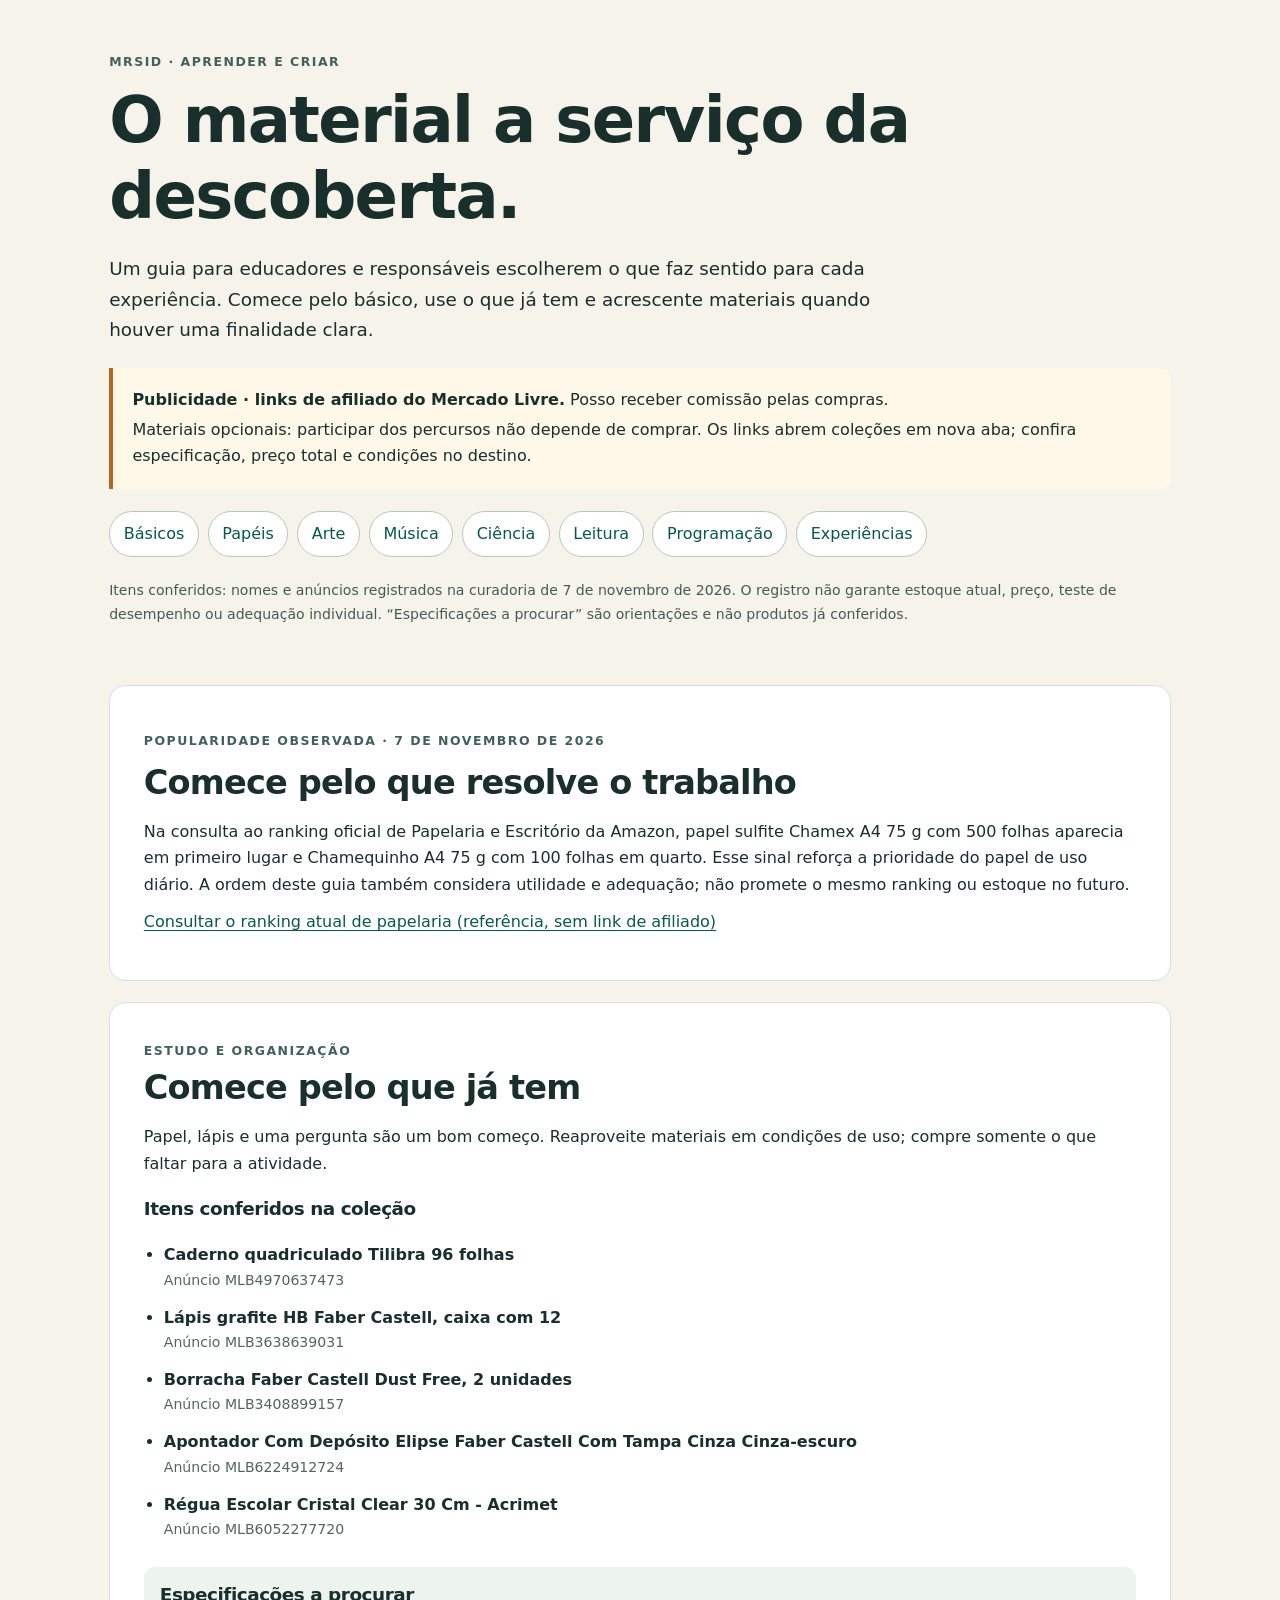
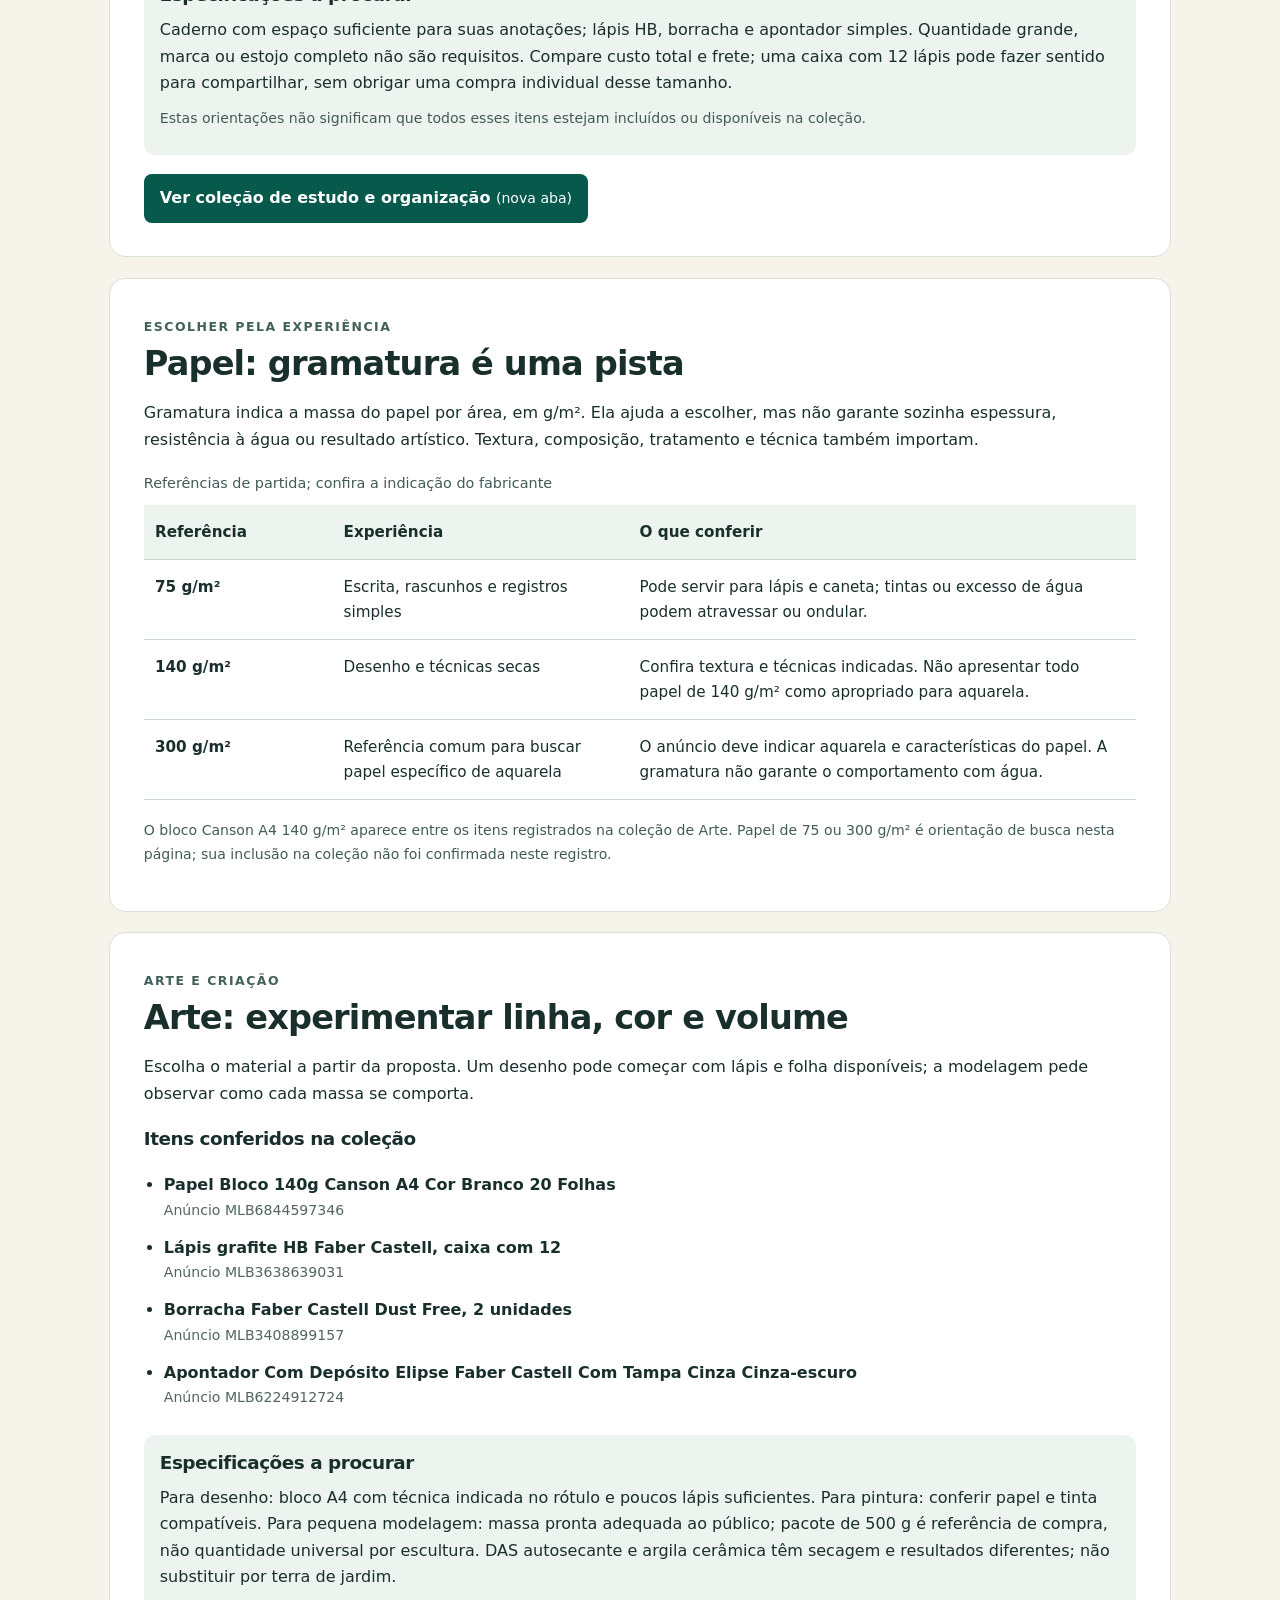
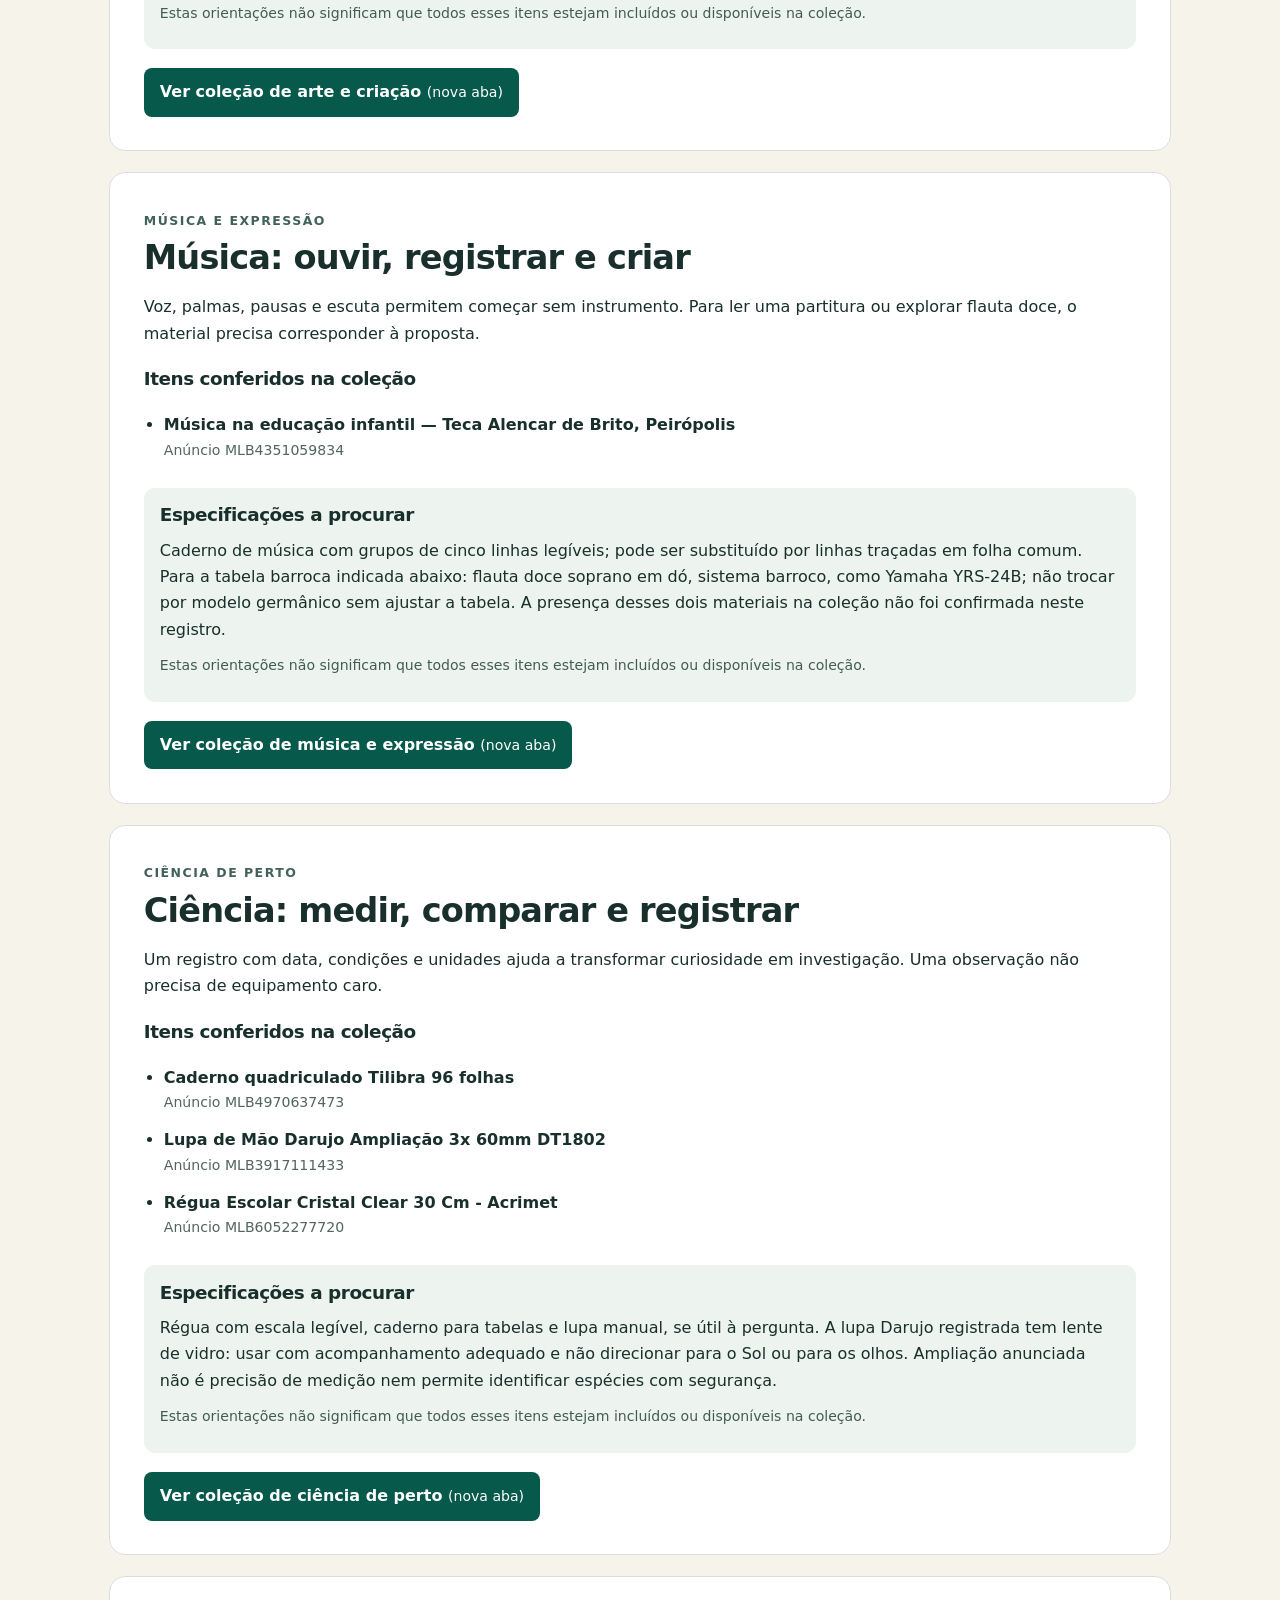
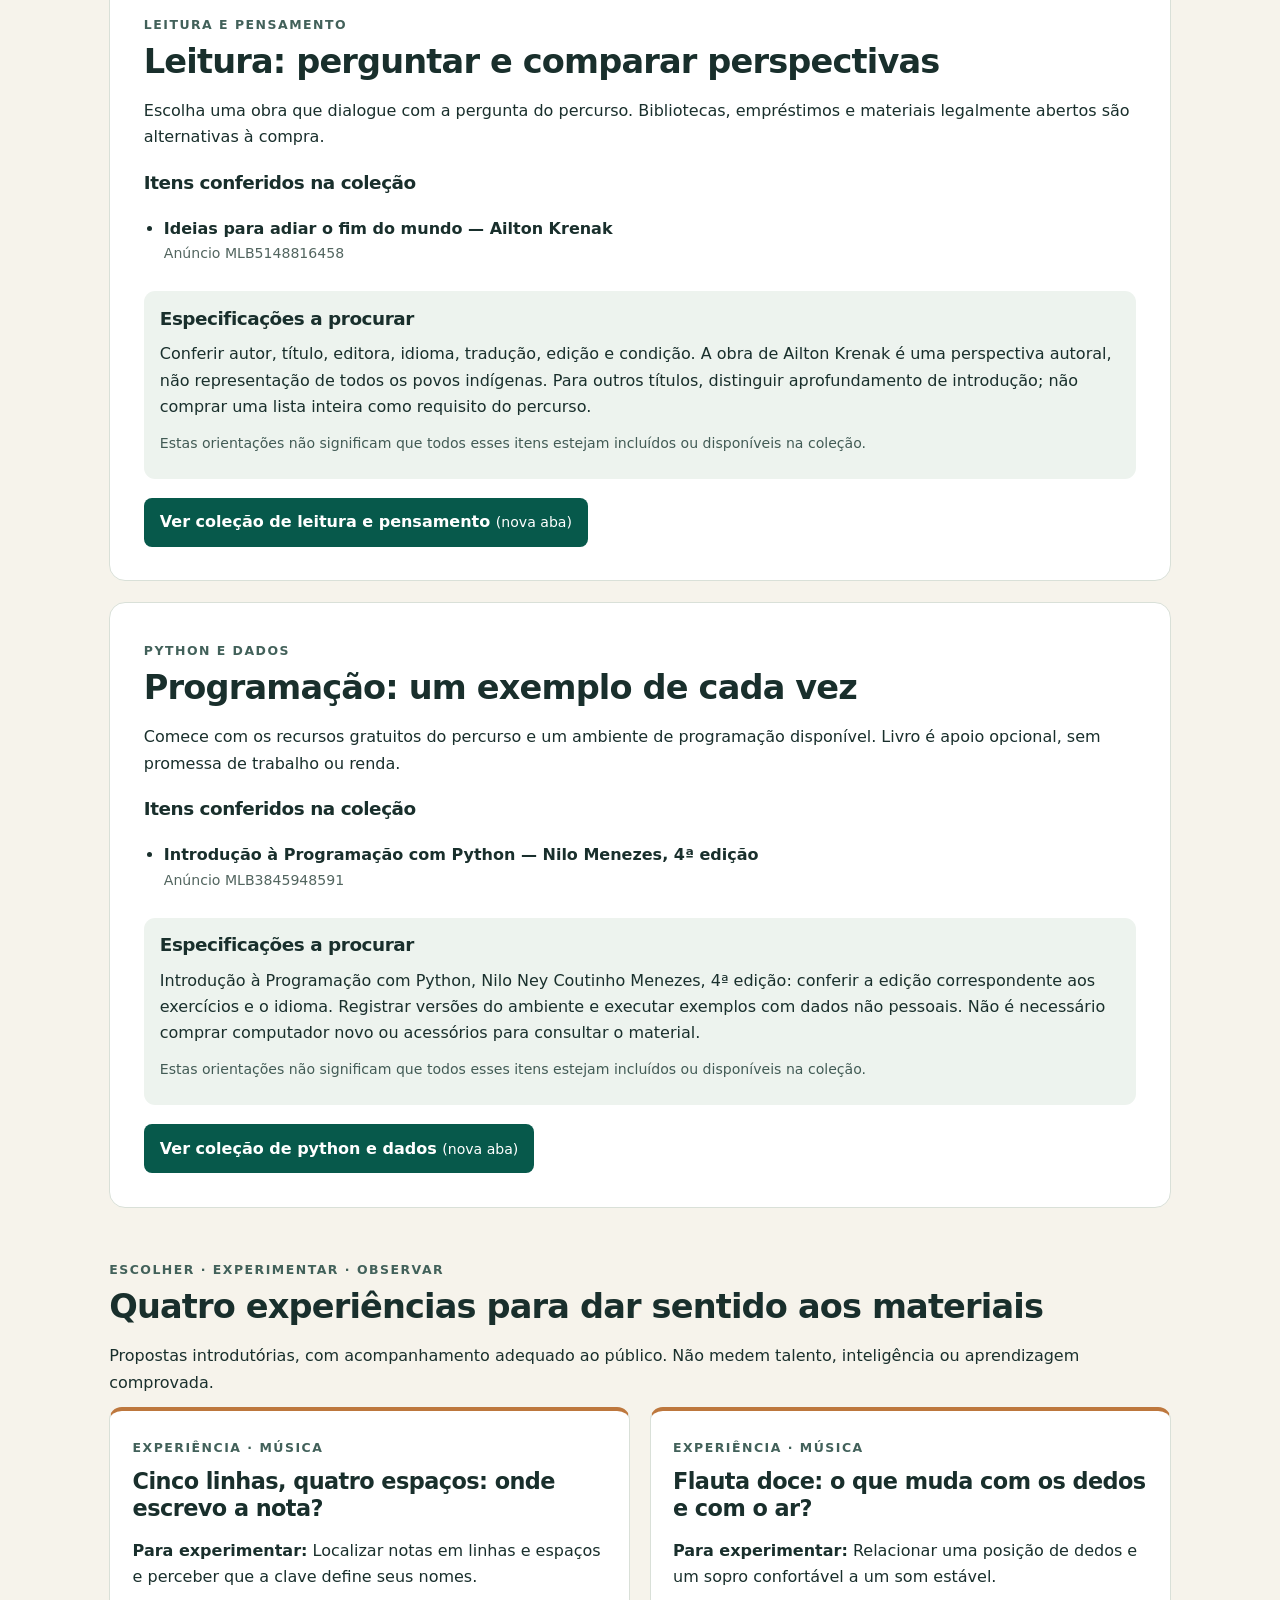
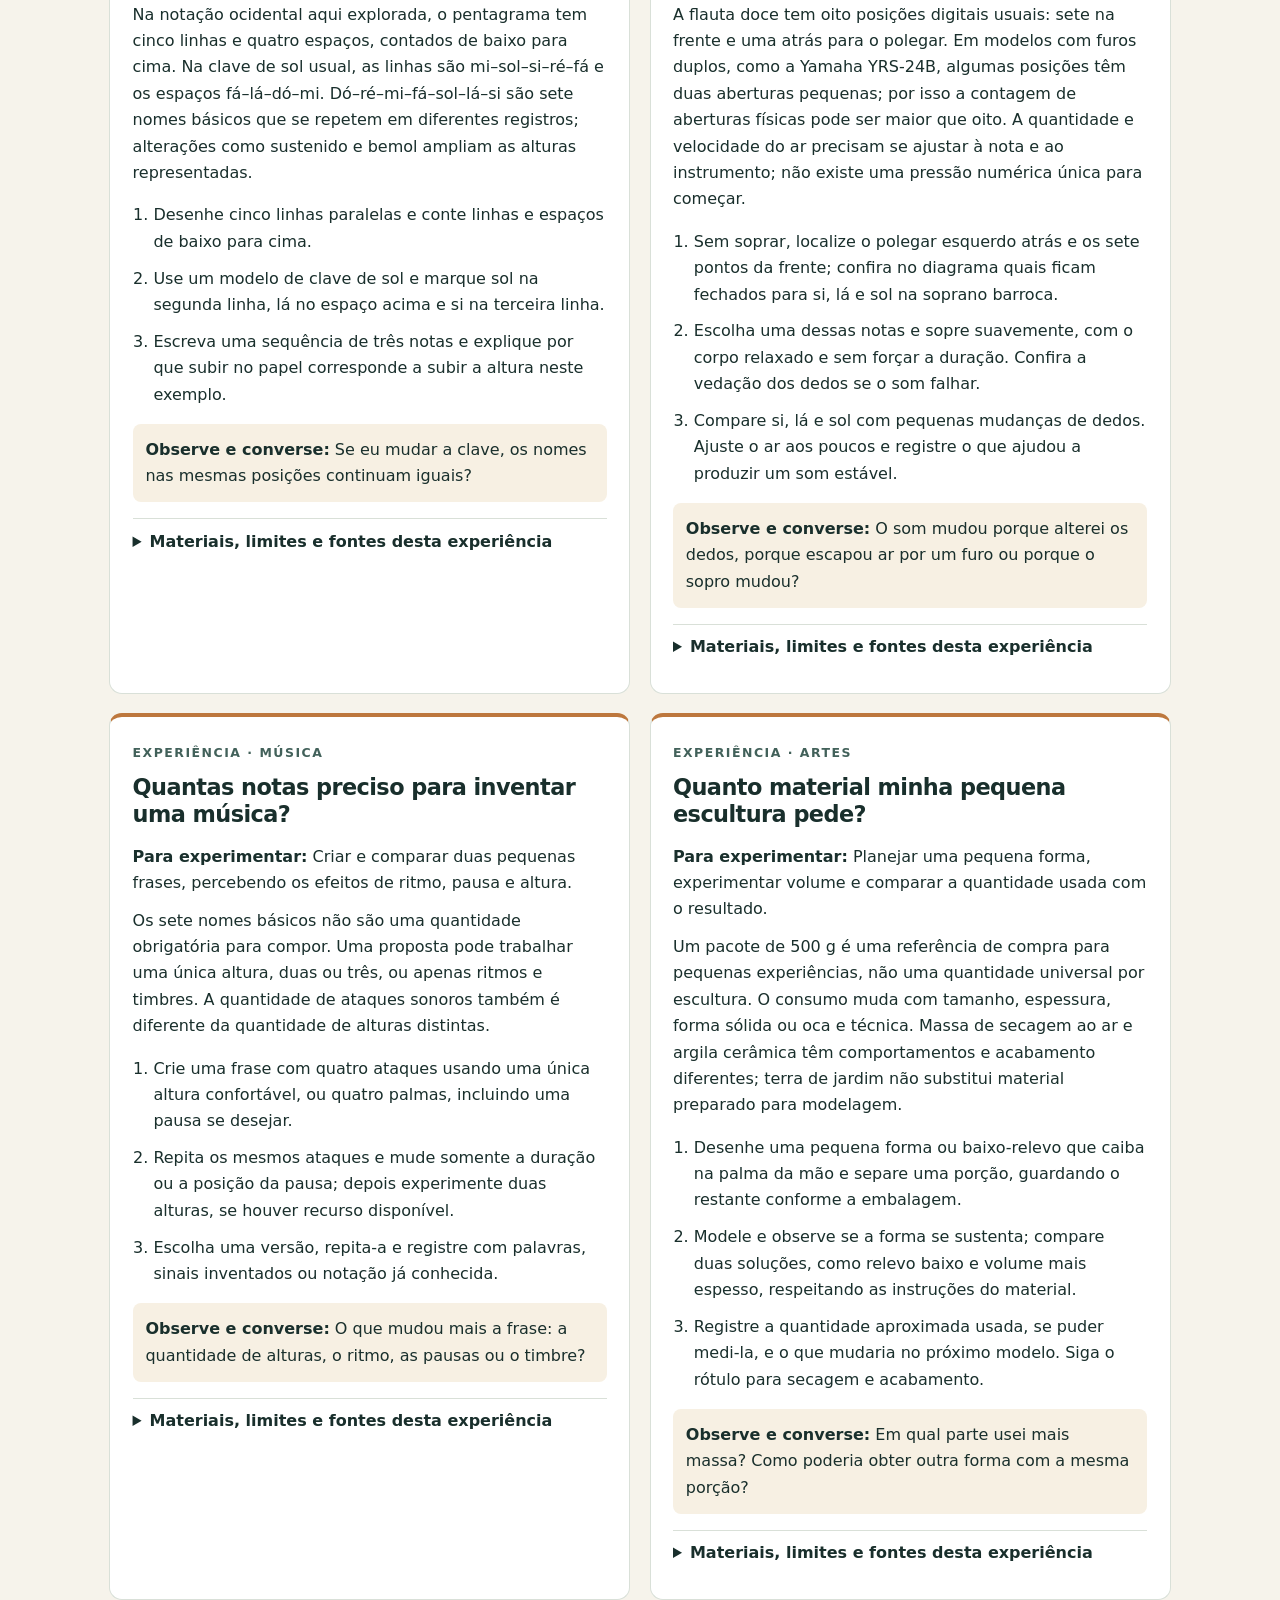
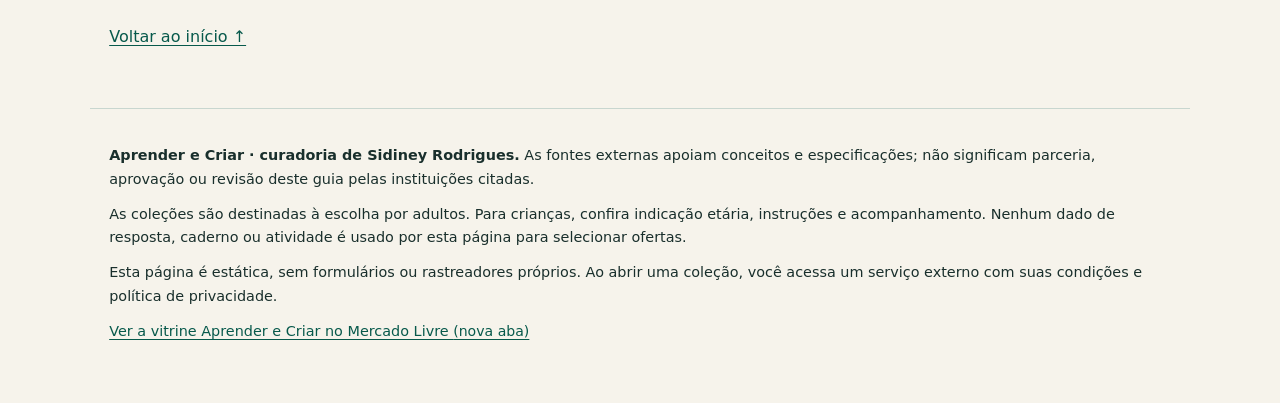
==== materiais.html @ 28237a55 "Publica guia de materiais com prioridades, experiências e links reais" ====
<!doctype html>
<html lang="pt-BR"><head><meta charset="utf-8"><meta name="viewport" content="width=device-width,initial-scale=1"><meta name="description" content="Materiais opcionais e experiências para educadores e responsáveis: comece pelo básico, confira especificações e explore Arte, Música, Ciência, Leitura e Python."><meta name="color-scheme" content="light"><title>Materiais para aprender e criar · Guia para educadores e responsáveis</title><style>*{box-sizing:border-box}html{scroll-behavior:smooth;scroll-padding-top:1rem}body{margin:0;background:#f6f3eb;color:#192f2c;font-family:system-ui,-apple-system,BlinkMacSystemFont,"Segoe UI",sans-serif;line-height:1.65;font-size:1rem}a{color:#07594b;text-underline-offset:.2em}a:hover{text-decoration-thickness:.15em}a:focus-visible,summary:focus-visible,.table-wrap:focus-visible{outline:3px solid #923d00;outline-offset:4px}h1,h2,h3{line-height:1.2;letter-spacing:-.025em}h1{font-size:clamp(2.2rem,6vw,4rem);max-width:19ch;margin:.45rem 0 1.2rem}h2{font-size:clamp(1.6rem,3vw,2.1rem);margin:.3rem 0 1rem}h3{font-size:1.15rem;margin:1.3rem 0 .5rem}p{margin:.7rem 0}header,main,footer{max-width:1100px;margin:auto;padding:2rem 1.2rem}header{padding-top:3rem;padding-bottom:1rem}.eyebrow{font-size:.78rem;font-weight:750;text-transform:uppercase;letter-spacing:.12em;color:#42615a}.lead{font-size:1.15rem;max-width:70ch}.notice{border-left:4px solid #b06a1d;background:#fff8e9;padding:1rem 1.2rem;border-radius:0 .7rem .7rem 0;margin:1.4rem 0}.notice p{margin:.2rem 0}.small,.product-id,.new{font-size:.88rem}.new{font-weight:400}.small{color:#425b55}.skip{position:absolute;left:1rem;top:-8rem;background:#fff;padding:.7rem;z-index:10}.skip:focus{top:.5rem}nav ul{display:flex;flex-wrap:wrap;gap:.55rem;list-style:none;padding:0;margin:1.4rem 0}nav a{display:block;padding:.55rem .85rem;border:1px solid #b7c8c0;border-radius:2rem;text-decoration:none;background:#fff;min-height:44px}.panel{background:#fff;border:1px solid #d9e0d8;border-radius:1rem;padding:clamp(1.2rem,3vw,2.1rem);margin-bottom:1.3rem}.products{padding-left:1.25rem}.products li{padding:.4rem 0}.product-id{display:block;color:#52655f}.spec{background:#edf3ee;padding:.8rem 1rem;border-radius:.7rem;margin:1.2rem 0}.spec h3{margin:.25rem 0}.collection{display:inline-block;background:#07594b;color:#fff;padding:.7rem 1rem;border-radius:.5rem;text-decoration:none;min-height:44px;font-weight:650}.collection:hover{background:#034438;text-decoration:underline}.collection:focus-visible{outline-offset:4px}.table-wrap{overflow-x:auto;margin:1.2rem 0}table{border-collapse:collapse;width:100%;min-width:480px;font-size:.95rem}caption{text-align:left;font-size:.9rem;color:#425b55;margin-bottom:.6rem}th,td{text-align:left;vertical-align:top;border-bottom:1px solid #c8d6cf;padding:.9rem .7rem}thead{background:#edf3ee}tbody th{width:19%}.experiences-title{margin-top:3rem}.activity-grid{display:grid;grid-template-columns:repeat(2,minmax(0,1fr));gap:1.2rem}.activity{background:#fff;border:1px solid #d9e0d8;border-top:4px solid #bd773d;border-radius:.8rem;padding:1.4rem}.activity h3{font-size:1.4rem;margin:.5rem 0 1rem}.activity ol{padding-left:1.3rem}.activity li{margin:.65rem 0}.question{background:#f7f0e3;padding:.8rem;border-radius:.5rem}summary{cursor:pointer;font-weight:650;padding:.6rem 0;min-height:44px}details{border-top:1px solid #d9e0d8;margin-top:1rem}.sources{padding-left:1.2rem;font-size:.9rem;overflow-wrap:anywhere}footer{border-top:1px solid #c8d6cf;margin-top:1rem;font-size:.9rem;padding-top:1.5rem;padding-bottom:3rem}.toplink{display:inline-block;margin-top:1rem;min-height:44px;padding:.5rem 0}@media(max-width:700px){.activity-grid{grid-template-columns:1fr}header,main,footer{padding-left:1rem;padding-right:1rem}.panel,.activity{padding:1.2rem}nav ul{gap:.4rem}nav a{font-size:.92rem;padding:.5rem .7rem}}@media(prefers-reduced-motion:reduce){html{scroll-behavior:auto}}@media print{body{background:#fff;color:#000}header,main,footer{max-width:none;padding:1rem 0}.panel,.activity{break-inside:avoid;border-color:#888}nav,.skip,.toplink{display:none}.activity-grid{display:block}.collection{background:#fff;color:#000;border:1px solid #333}details{display:block}details>*{display:block}a{color:#000}.activity{margin-bottom:1rem}}</style></head><body><a class="skip" href="#conteudo">Pular para o conteúdo</a><header id="inicio"><span class="eyebrow">MRSID · Aprender e Criar</span><h1>O material a serviço da descoberta.</h1><p class="lead">Um guia para educadores e responsáveis escolherem o que faz sentido para cada experiência. Comece pelo básico, use o que já tem e acrescente materiais quando houver uma finalidade clara.</p><aside class="notice" aria-label="Publicidade e participação opcional"><p><strong>Publicidade · links de afiliado do Mercado Livre.</strong> Posso receber comissão pelas compras.</p><p>Materiais opcionais: participar dos percursos não depende de comprar. Os links abrem coleções em nova aba; confira especificação, preço total e condições no destino.</p></aside><nav aria-label="Seções deste guia"><ul><li><a href="#study">Básicos</a></li><li><a href="#papeis">Papéis</a></li><li><a href="#art">Arte</a></li><li><a href="#music">Música</a></li><li><a href="#science">Ciência</a></li><li><a href="#reading">Leitura</a></li><li><a href="#python">Programação</a></li><li><a href="#experiencias">Experiências</a></li></ul></nav><p class="small">Itens conferidos: nomes e anúncios registrados na curadoria de 7 de novembro de 2026. O registro não garante estoque atual, preço, teste de desempenho ou adequação individual. “Especificações a procurar” são orientações e não produtos já conferidos.</p></header><main id="conteudo"><section class="panel"><p class="eyebrow">Popularidade observada · 7 de novembro de 2026</p><h2>Comece pelo que resolve o trabalho</h2><p>Na consulta ao ranking oficial de Papelaria e Escritório da Amazon, papel sulfite Chamex A4 75 g com 500 folhas aparecia em primeiro lugar e Chamequinho A4 75 g com 100 folhas em quarto. Esse sinal reforça a prioridade do papel de uso diário. A ordem deste guia também considera utilidade e adequação; não promete o mesmo ranking ou estoque no futuro.</p><p><a href="https://www.amazon.com.br/gp/bestsellers/office/" rel="noopener noreferrer" target="_blank">Consultar o ranking atual de papelaria (referência, sem link de afiliado)</a></p></section><section class="panel" id="study"><div class="section-heading"><span class="eyebrow">Estudo e organização</span><h2>Comece pelo que já tem</h2></div><p>Papel, lápis e uma pergunta são um bom começo. Reaproveite materiais em condições de uso; compre somente o que faltar para a atividade.</p><h3>Itens conferidos na coleção</h3><ul class="products"><li><strong>Caderno quadriculado Tilibra 96 folhas</strong><span class="product-id">Anúncio MLB4970637473</span></li><li><strong>Lápis grafite HB Faber Castell, caixa com 12</strong><span class="product-id">Anúncio MLB3638639031</span></li><li><strong>Borracha Faber Castell Dust Free, 2 unidades</strong><span class="product-id">Anúncio MLB3408899157</span></li><li><strong>Apontador Com Depósito Elipse Faber Castell Com Tampa Cinza Cinza-escuro</strong><span class="product-id">Anúncio MLB6224912724</span></li><li><strong>Régua Escolar Cristal Clear 30 Cm - Acrimet</strong><span class="product-id">Anúncio MLB6052277720</span></li></ul><div class="spec"><h3>Especificações a procurar</h3><p>Caderno com espaço suficiente para suas anotações; lápis HB, borracha e apontador simples. Quantidade grande, marca ou estojo completo não são requisitos. Compare custo total e frete; uma caixa com 12 lápis pode fazer sentido para compartilhar, sem obrigar uma compra individual desse tamanho.</p><p class="small">Estas orientações não significam que todos esses itens estejam incluídos ou disponíveis na coleção.</p></div><a class="collection" href="https://meli.la/1vNKnY8" target="_blank" rel="sponsored noopener noreferrer">Ver coleção de estudo e organização <span class="new">(nova aba)</span></a></section><section class="panel" id="papeis"><span class="eyebrow">Escolher pela experiência</span><h2>Papel: gramatura é uma pista</h2><p>Gramatura indica a massa do papel por área, em g/m². Ela ajuda a escolher, mas não garante sozinha espessura, resistência à água ou resultado artístico. Textura, composição, tratamento e técnica também importam.</p><div class="table-wrap" role="region" aria-label="Orientações sobre gramaturas de papel" tabindex="0"><table><caption>Referências de partida; confira a indicação do fabricante</caption><thead><tr><th scope="col">Referência</th><th scope="col">Experiência</th><th scope="col">O que conferir</th></tr></thead><tbody><tr><th scope="row">75 g/m²</th><td>Escrita, rascunhos e registros simples</td><td>Pode servir para lápis e caneta; tintas ou excesso de água podem atravessar ou ondular.</td></tr><tr><th scope="row">140 g/m²</th><td>Desenho e técnicas secas</td><td>Confira textura e técnicas indicadas. Não apresentar todo papel de 140 g/m² como apropriado para aquarela.</td></tr><tr><th scope="row">300 g/m²</th><td>Referência comum para buscar papel específico de aquarela</td><td>O anúncio deve indicar aquarela e características do papel. A gramatura não garante o comportamento com água.</td></tr></tbody></table></div><p class="small">O bloco Canson A4 140 g/m² aparece entre os itens registrados na coleção de Arte. Papel de 75 ou 300 g/m² é orientação de busca nesta página; sua inclusão na coleção não foi confirmada neste registro.</p></section><section class="panel" id="art"><div class="section-heading"><span class="eyebrow">Arte e criação</span><h2>Arte: experimentar linha, cor e volume</h2></div><p>Escolha o material a partir da proposta. Um desenho pode começar com lápis e folha disponíveis; a modelagem pede observar como cada massa se comporta.</p><h3>Itens conferidos na coleção</h3><ul class="products"><li><strong>Papel Bloco 140g Canson A4 Cor Branco 20 Folhas</strong><span class="product-id">Anúncio MLB6844597346</span></li><li><strong>Lápis grafite HB Faber Castell, caixa com 12</strong><span class="product-id">Anúncio MLB3638639031</span></li><li><strong>Borracha Faber Castell Dust Free, 2 unidades</strong><span class="product-id">Anúncio MLB3408899157</span></li><li><strong>Apontador Com Depósito Elipse Faber Castell Com Tampa Cinza Cinza-escuro</strong><span class="product-id">Anúncio MLB6224912724</span></li></ul><div class="spec"><h3>Especificações a procurar</h3><p>Para desenho: bloco A4 com técnica indicada no rótulo e poucos lápis suficientes. Para pintura: conferir papel e tinta compatíveis. Para pequena modelagem: massa pronta adequada ao público; pacote de 500 g é referência de compra, não quantidade universal por escultura. DAS autosecante e argila cerâmica têm secagem e resultados diferentes; não substituir por terra de jardim.</p><p class="small">Estas orientações não significam que todos esses itens estejam incluídos ou disponíveis na coleção.</p></div><a class="collection" href="https://meli.la/2N84Vza" target="_blank" rel="sponsored noopener noreferrer">Ver coleção de arte e criação <span class="new">(nova aba)</span></a></section><section class="panel" id="music"><div class="section-heading"><span class="eyebrow">Música e expressão</span><h2>Música: ouvir, registrar e criar</h2></div><p>Voz, palmas, pausas e escuta permitem começar sem instrumento. Para ler uma partitura ou explorar flauta doce, o material precisa corresponder à proposta.</p><h3>Itens conferidos na coleção</h3><ul class="products"><li><strong>Música na educação infantil — Teca Alencar de Brito, Peirópolis</strong><span class="product-id">Anúncio MLB4351059834</span></li></ul><div class="spec"><h3>Especificações a procurar</h3><p>Caderno de música com grupos de cinco linhas legíveis; pode ser substituído por linhas traçadas em folha comum. Para a tabela barroca indicada abaixo: flauta doce soprano em dó, sistema barroco, como Yamaha YRS-24B; não trocar por modelo germânico sem ajustar a tabela. A presença desses dois materiais na coleção não foi confirmada neste registro.</p><p class="small">Estas orientações não significam que todos esses itens estejam incluídos ou disponíveis na coleção.</p></div><a class="collection" href="https://meli.la/2Tsx23T" target="_blank" rel="sponsored noopener noreferrer">Ver coleção de música e expressão <span class="new">(nova aba)</span></a></section><section class="panel" id="science"><div class="section-heading"><span class="eyebrow">Ciência de perto</span><h2>Ciência: medir, comparar e registrar</h2></div><p>Um registro com data, condições e unidades ajuda a transformar curiosidade em investigação. Uma observação não precisa de equipamento caro.</p><h3>Itens conferidos na coleção</h3><ul class="products"><li><strong>Caderno quadriculado Tilibra 96 folhas</strong><span class="product-id">Anúncio MLB4970637473</span></li><li><strong>Lupa de Mão Darujo Ampliação 3x 60mm DT1802</strong><span class="product-id">Anúncio MLB3917111433</span></li><li><strong>Régua Escolar Cristal Clear 30 Cm - Acrimet</strong><span class="product-id">Anúncio MLB6052277720</span></li></ul><div class="spec"><h3>Especificações a procurar</h3><p>Régua com escala legível, caderno para tabelas e lupa manual, se útil à pergunta. A lupa Darujo registrada tem lente de vidro: usar com acompanhamento adequado e não direcionar para o Sol ou para os olhos. Ampliação anunciada não é precisão de medição nem permite identificar espécies com segurança.</p><p class="small">Estas orientações não significam que todos esses itens estejam incluídos ou disponíveis na coleção.</p></div><a class="collection" href="https://meli.la/1cDG7T8" target="_blank" rel="sponsored noopener noreferrer">Ver coleção de ciência de perto <span class="new">(nova aba)</span></a></section><section class="panel" id="reading"><div class="section-heading"><span class="eyebrow">Leitura e pensamento</span><h2>Leitura: perguntar e comparar perspectivas</h2></div><p>Escolha uma obra que dialogue com a pergunta do percurso. Bibliotecas, empréstimos e materiais legalmente abertos são alternativas à compra.</p><h3>Itens conferidos na coleção</h3><ul class="products"><li><strong>Ideias para adiar o fim do mundo — Ailton Krenak</strong><span class="product-id">Anúncio MLB5148816458</span></li></ul><div class="spec"><h3>Especificações a procurar</h3><p>Conferir autor, título, editora, idioma, tradução, edição e condição. A obra de Ailton Krenak é uma perspectiva autoral, não representação de todos os povos indígenas. Para outros títulos, distinguir aprofundamento de introdução; não comprar uma lista inteira como requisito do percurso.</p><p class="small">Estas orientações não significam que todos esses itens estejam incluídos ou disponíveis na coleção.</p></div><a class="collection" href="https://meli.la/1UU2jFM" target="_blank" rel="sponsored noopener noreferrer">Ver coleção de leitura e pensamento <span class="new">(nova aba)</span></a></section><section class="panel" id="python"><div class="section-heading"><span class="eyebrow">Python e dados</span><h2>Programação: um exemplo de cada vez</h2></div><p>Comece com os recursos gratuitos do percurso e um ambiente de programação disponível. Livro é apoio opcional, sem promessa de trabalho ou renda.</p><h3>Itens conferidos na coleção</h3><ul class="products"><li><strong>Introdução à Programação com Python — Nilo Menezes, 4ª edição</strong><span class="product-id">Anúncio MLB3845948591</span></li></ul><div class="spec"><h3>Especificações a procurar</h3><p>Introdução à Programação com Python, Nilo Ney Coutinho Menezes, 4ª edição: conferir a edição correspondente aos exercícios e o idioma. Registrar versões do ambiente e executar exemplos com dados não pessoais. Não é necessário comprar computador novo ou acessórios para consultar o material.</p><p class="small">Estas orientações não significam que todos esses itens estejam incluídos ou disponíveis na coleção.</p></div><a class="collection" href="https://meli.la/1BvF3iQ" target="_blank" rel="sponsored noopener noreferrer">Ver coleção de python e dados <span class="new">(nova aba)</span></a></section><section aria-labelledby="experiencias" class="experiences-title"><span class="eyebrow">Escolher · experimentar · observar</span><h2 id="experiencias">Quatro experiências para dar sentido aos materiais</h2><p>Propostas introdutórias, com acompanhamento adequado ao público. Não medem talento, inteligência ou aprendizagem comprovada.</p><div class="activity-grid"><article class="activity" id="caderno-pentagrama"><span class="eyebrow">Experiência · Música</span><h3>Cinco linhas, quatro espaços: onde escrevo a nota?</h3><p class="goal"><strong>Para experimentar:</strong> Localizar notas em linhas e espaços e perceber que a clave define seus nomes.</p><p>Na notação ocidental aqui explorada, o pentagrama tem cinco linhas e quatro espaços, contados de baixo para cima. Na clave de sol usual, as linhas são mi–sol–si–ré–fá e os espaços fá–lá–dó–mi. Dó–ré–mi–fá–sol–lá–si são sete nomes básicos que se repetem em diferentes registros; alterações como sustenido e bemol ampliam as alturas representadas.</p><ol><li>Desenhe cinco linhas paralelas e conte linhas e espaços de baixo para cima.</li><li>Use um modelo de clave de sol e marque sol na segunda linha, lá no espaço acima e si na terceira linha.</li><li>Escreva uma sequência de três notas e explique por que subir no papel corresponde a subir a altura neste exemplo.</li></ol><p class="question"><strong>Observe e converse:</strong> Se eu mudar a clave, os nomes nas mesmas posições continuam iguais?</p><details><summary>Materiais, limites e fontes desta experiência</summary><p><strong>Materiais:</strong> Lápis e papel; Opcional: caderno de música com pentagramas legíveis.</p><p>É uma introdução à notação, não uma regra universal para todas as culturas musicais. A altura também depende de registro e alterações; não confunda subir a altura com aumentar o volume.</p><p><strong>Alternativa:</strong> Traçar os pentagramas em folha já disponível.</p><ul class="sources"><li><a href="https://musictheory.pugetsound.edu/mt21c/Notation.html" target="_blank" rel="noopener noreferrer">University of Puget Sound · Music Theory for the 21st-Century Classroom: Notation <span class="new">(nova aba)</span></a></li><li><a href="https://content.alfred.com/catpages/00-17256.pdf" target="_blank" rel="noopener noreferrer">Alfred Music · The Staff, Notes and Pitches <span class="new">(nova aba)</span></a></li></ul></details></article><article class="activity" id="flauta-dedos-e-ar"><span class="eyebrow">Experiência · Música</span><h3>Flauta doce: o que muda com os dedos e com o ar?</h3><p class="goal"><strong>Para experimentar:</strong> Relacionar uma posição de dedos e um sopro confortável a um som estável.</p><p>A flauta doce tem oito posições digitais usuais: sete na frente e uma atrás para o polegar. Em modelos com furos duplos, como a Yamaha YRS-24B, algumas posições têm duas aberturas pequenas; por isso a contagem de aberturas físicas pode ser maior que oito. A quantidade e velocidade do ar precisam se ajustar à nota e ao instrumento; não existe uma pressão numérica única para começar.</p><ol><li>Sem soprar, localize o polegar esquerdo atrás e os sete pontos da frente; confira no diagrama quais ficam fechados para si, lá e sol na soprano barroca.</li><li>Escolha uma dessas notas e sopre suavemente, com o corpo relaxado e sem forçar a duração. Confira a vedação dos dedos se o som falhar.</li><li>Compare si, lá e sol com pequenas mudanças de dedos. Ajuste o ar aos poucos e registre o que ajudou a produzir um som estável.</li></ol><p class="question"><strong>Observe e converse:</strong> O som mudou porque alterei os dedos, porque escapou ar por um furo ou porque o sopro mudou?</p><details><summary>Materiais, limites e fontes desta experiência</summary><p><strong>Materiais:</strong> Flauta doce soprano em dó; Tabela de digitação do sistema correto: barroco para a YRS-24B.</p><p>Não usar tabela de flauta contralto ou sistema germânico como se fosse a mesma da soprano barroca. Não há medida universal de litros, pressão ou segundos. Faça pausas se houver desconforto e siga a limpeza indicada pelo fabricante; não compartilhar o bocal.</p><p><strong>Alternativa:</strong> A atividade de leitura e ritmo pode começar com voz ou percussão corporal; a exploração específica de digitação exige instrumento disponível.</p><ul class="sources"><li><a href="https://www.yamaha.com/en/musical_instrument_guide/recorder/play/play002.html" target="_blank" rel="noopener noreferrer">Yamaha · Recorder fingering <span class="new">(nova aba)</span></a></li><li><a href="https://www.yamaha.com/en/musical_instrument_guide/common/images/recorder/fingering_baroque.pdf" target="_blank" rel="noopener noreferrer">Yamaha · Soprano recorder fingering chart, Baroque <span class="new">(nova aba)</span></a></li><li><a href="https://www.yamaha.com/en/musical_instrument_guide/recorder/mechanism/" target="_blank" rel="noopener noreferrer">Yamaha · Parts of a recorder <span class="new">(nova aba)</span></a></li><li><a href="https://shop.sg.yamaha.com/products/brass-woodwinds/recorders/abs-resin-recorders/soprano/yrs24b.html" target="_blank" rel="noopener noreferrer">Yamaha Music Asia · YRS-24B Baroque ABS Resin Recorder <span class="new">(nova aba)</span></a></li></ul></details></article><article class="activity" id="musica-poucas-notas"><span class="eyebrow">Experiência · Música</span><h3>Quantas notas preciso para inventar uma música?</h3><p class="goal"><strong>Para experimentar:</strong> Criar e comparar duas pequenas frases, percebendo os efeitos de ritmo, pausa e altura.</p><p>Os sete nomes básicos não são uma quantidade obrigatória para compor. Uma proposta pode trabalhar uma única altura, duas ou três, ou apenas ritmos e timbres. A quantidade de ataques sonoros também é diferente da quantidade de alturas distintas.</p><ol><li>Crie uma frase com quatro ataques usando uma única altura confortável, ou quatro palmas, incluindo uma pausa se desejar.</li><li>Repita os mesmos ataques e mude somente a duração ou a posição da pausa; depois experimente duas alturas, se houver recurso disponível.</li><li>Escolha uma versão, repita-a e registre com palavras, sinais inventados ou notação já conhecida.</li></ol><p class="question"><strong>Observe e converse:</strong> O que mudou mais a frase: a quantidade de alturas, o ritmo, as pausas ou o timbre?</p><details><summary>Materiais, limites e fontes desta experiência</summary><p><strong>Materiais:</strong> Voz ou palmas; Opcional: flauta disponível e caderno de música.</p><p>Atividade autoral de exploração, não definição universal de música nem avaliação de talento. Não é necessário dominar sete notas, comprar instrumento ou ler partitura para iniciar esta experiência.</p><p><strong>Alternativa:</strong> Voz, palmas e registro em folha comum.</p><ul class="sources"><li><a href="https://www.editorapeiropolis.com.br/wp-content/uploads/2019/05/DELALANDE_sumario.pdf" target="_blank" rel="noopener noreferrer">Peirópolis · A música é um jogo de criança: introdução e sumário <span class="new">(nova aba)</span></a></li><li><a href="https://musictheory.pugetsound.edu/mt21c/Notation.html" target="_blank" rel="noopener noreferrer">University of Puget Sound · Music Theory for the 21st-Century Classroom: Notation <span class="new">(nova aba)</span></a></li></ul></details></article><article class="activity" id="escultura-massa"><span class="eyebrow">Experiência · Artes</span><h3>Quanto material minha pequena escultura pede?</h3><p class="goal"><strong>Para experimentar:</strong> Planejar uma pequena forma, experimentar volume e comparar a quantidade usada com o resultado.</p><p>Um pacote de 500 g é uma referência de compra para pequenas experiências, não uma quantidade universal por escultura. O consumo muda com tamanho, espessura, forma sólida ou oca e técnica. Massa de secagem ao ar e argila cerâmica têm comportamentos e acabamento diferentes; terra de jardim não substitui material preparado para modelagem.</p><ol><li>Desenhe uma pequena forma ou baixo-relevo que caiba na palma da mão e separe uma porção, guardando o restante conforme a embalagem.</li><li>Modele e observe se a forma se sustenta; compare duas soluções, como relevo baixo e volume mais espesso, respeitando as instruções do material.</li><li>Registre a quantidade aproximada usada, se puder medi-la, e o que mudaria no próximo modelo. Siga o rótulo para secagem e acabamento.</li></ol><p class="question"><strong>Observe e converse:</strong> Em qual parte usei mais massa? Como poderia obter outra forma com a mesma porção?</p><details><summary>Materiais, limites e fontes desta experiência</summary><p><strong>Materiais:</strong> Massa pronta para modelar adequada ao público; Superfície de trabalho lavável; Opcional: balança já disponível.</p><p>Não prometer que 500 g rendem determinada quantidade de peças. DAS tradicional seca ao ar sem forno, mas isso não torna qualquer argila autosecante. Não usar utensílio de alimento, lixar pó seco ou aquecer em forno doméstico sem instrução específica do fabricante; produto e idade precisam ser conferidos.</p><p><strong>Alternativa:</strong> Maquete com papel e materiais reaproveitados permite explorar volume; não reproduz as propriedades da massa.</p><ul class="sources"><li><a href="https://www.fila.it/int/en/product/das/" target="_blank" rel="noopener noreferrer">FILA · DAS <span class="new">(nova aba)</span></a></li></ul></details></article></div></section><a class="toplink" href="#inicio">Voltar ao início ↑</a></main><footer><p><strong>Aprender e Criar · curadoria de Sidiney Rodrigues.</strong> As fontes externas apoiam conceitos e especificações; não significam parceria, aprovação ou revisão deste guia pelas instituições citadas.</p><p>As coleções são destinadas à escolha por adultos. Para crianças, confira indicação etária, instruções e acompanhamento. Nenhum dado de resposta, caderno ou atividade é usado por esta página para selecionar ofertas.</p><p>Esta página é estática, sem formulários ou rastreadores próprios. Ao abrir uma coleção, você acessa um serviço externo com suas condições e política de privacidade.</p><p><a href="https://www.mercadolivre.com.br/social/mrsid" target="_blank" rel="sponsored noopener noreferrer">Ver a vitrine Aprender e Criar no Mercado Livre <span class="new">(nova aba)</span></a></p></footer></body></html>
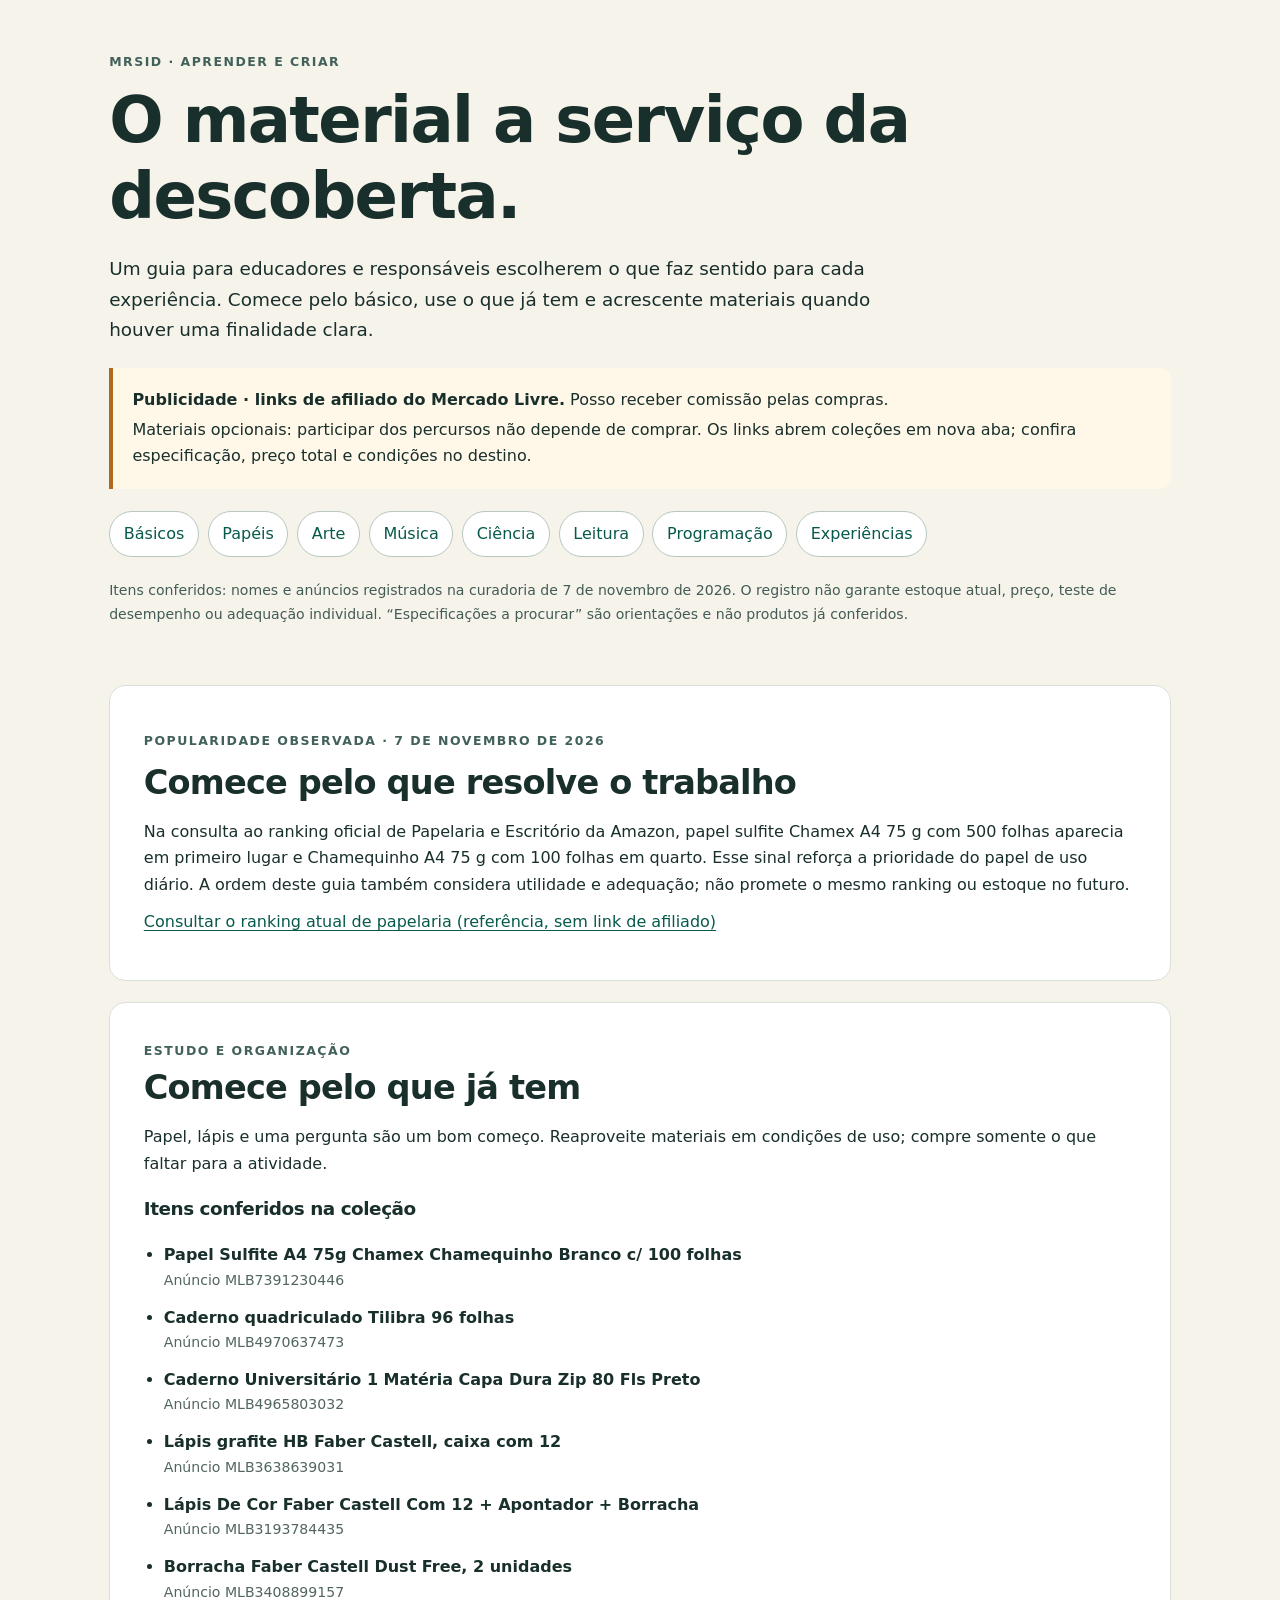
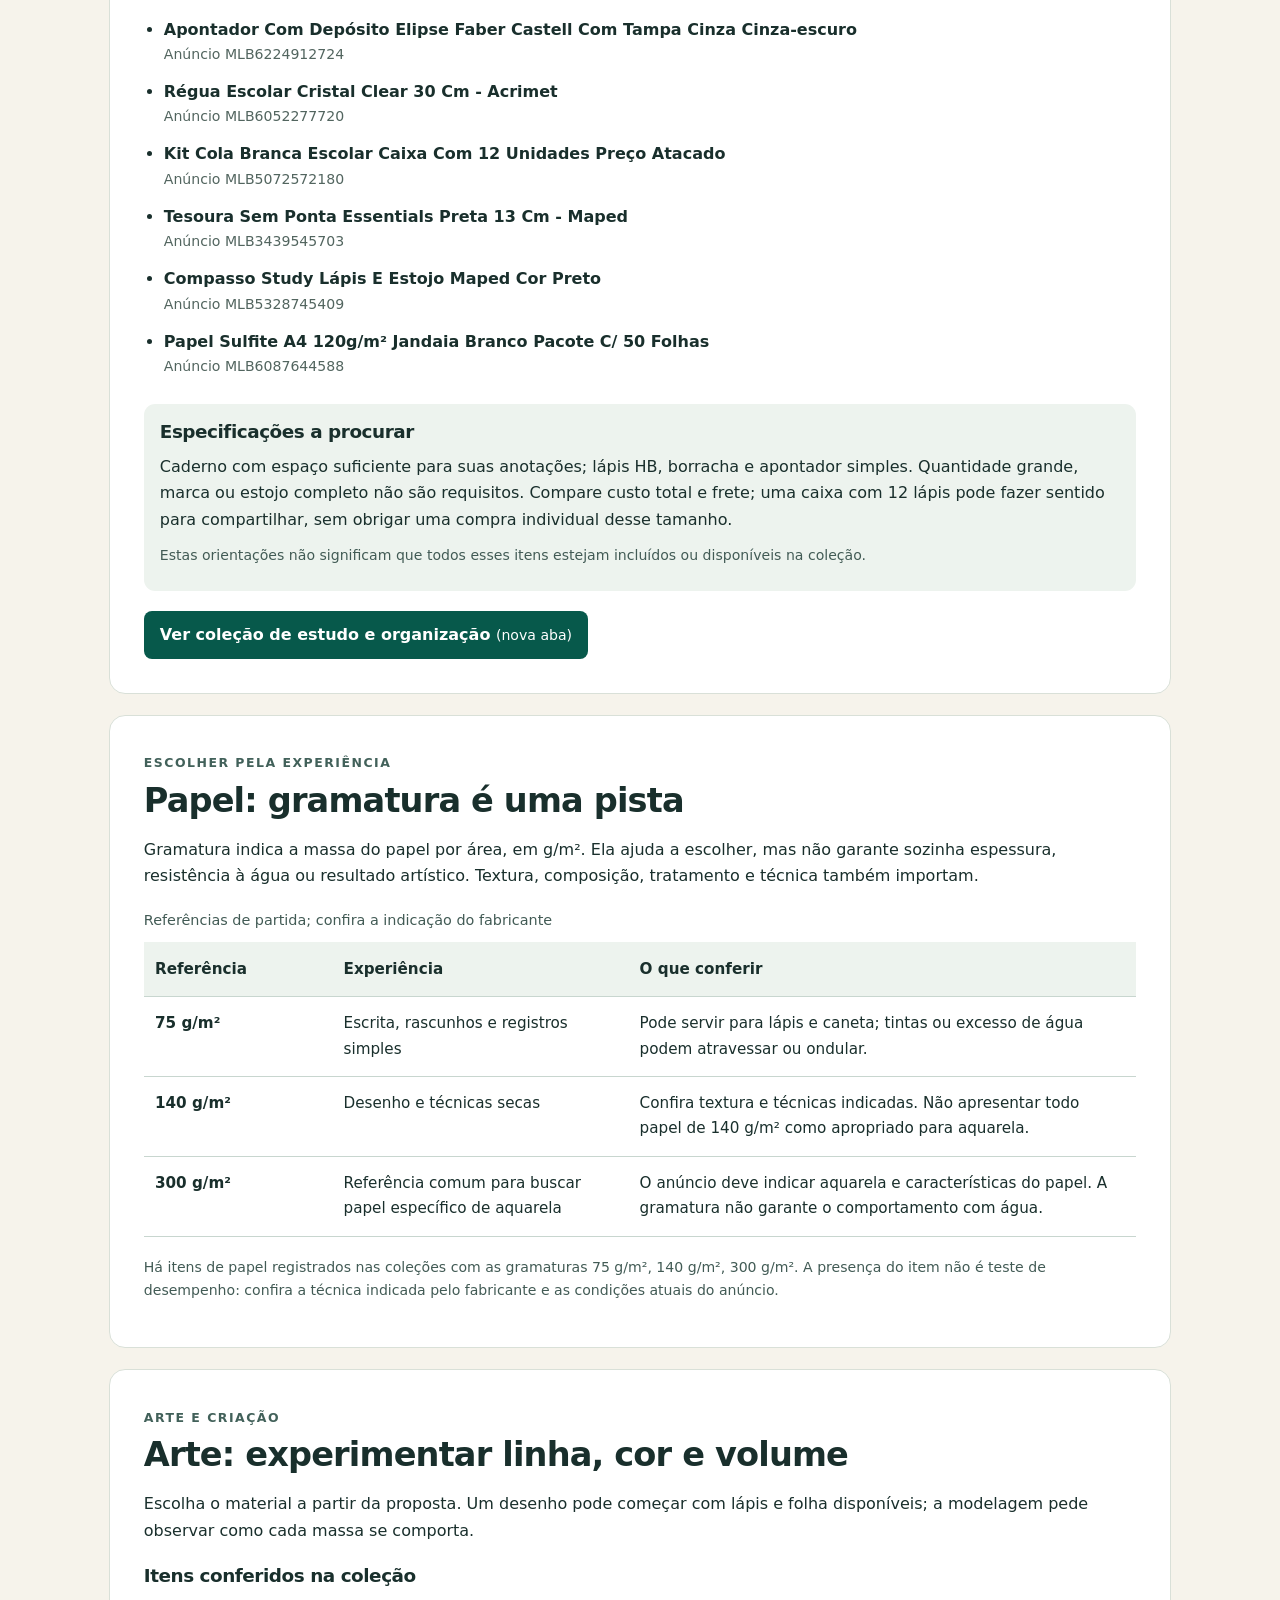
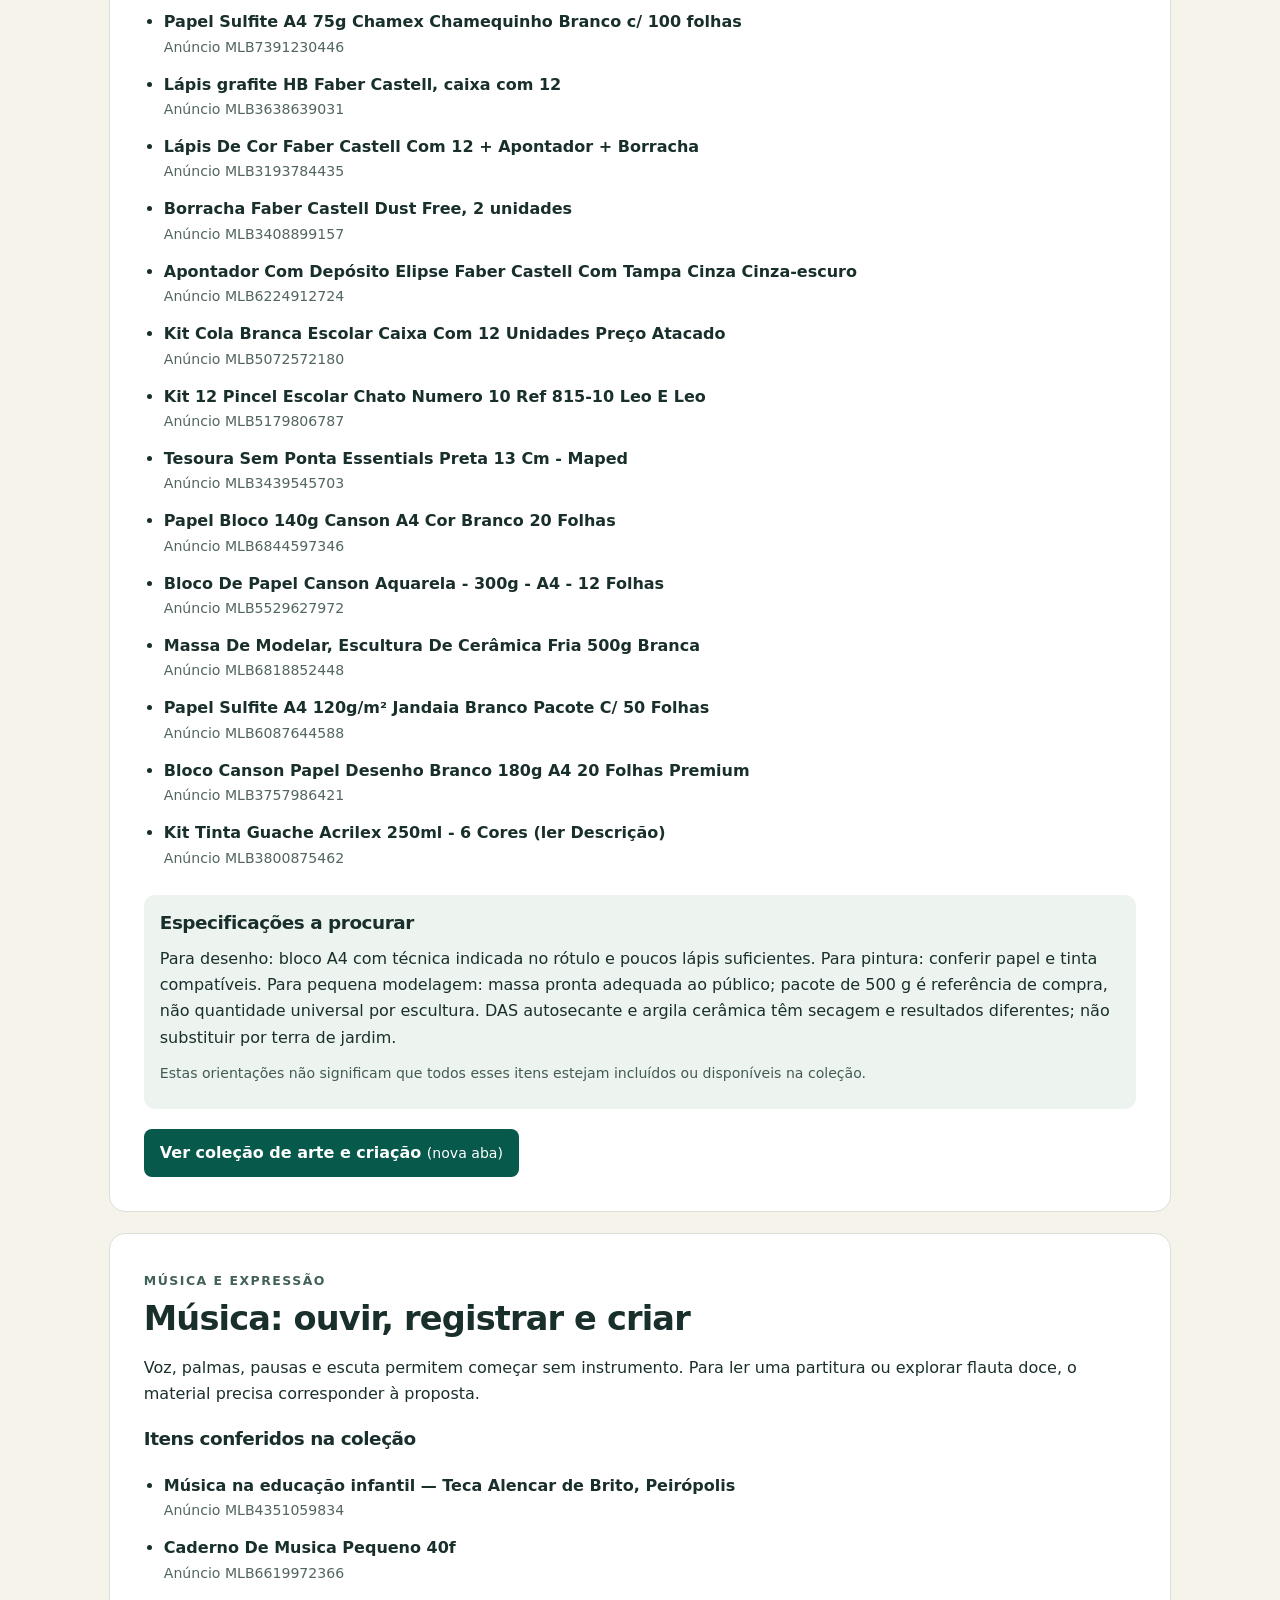
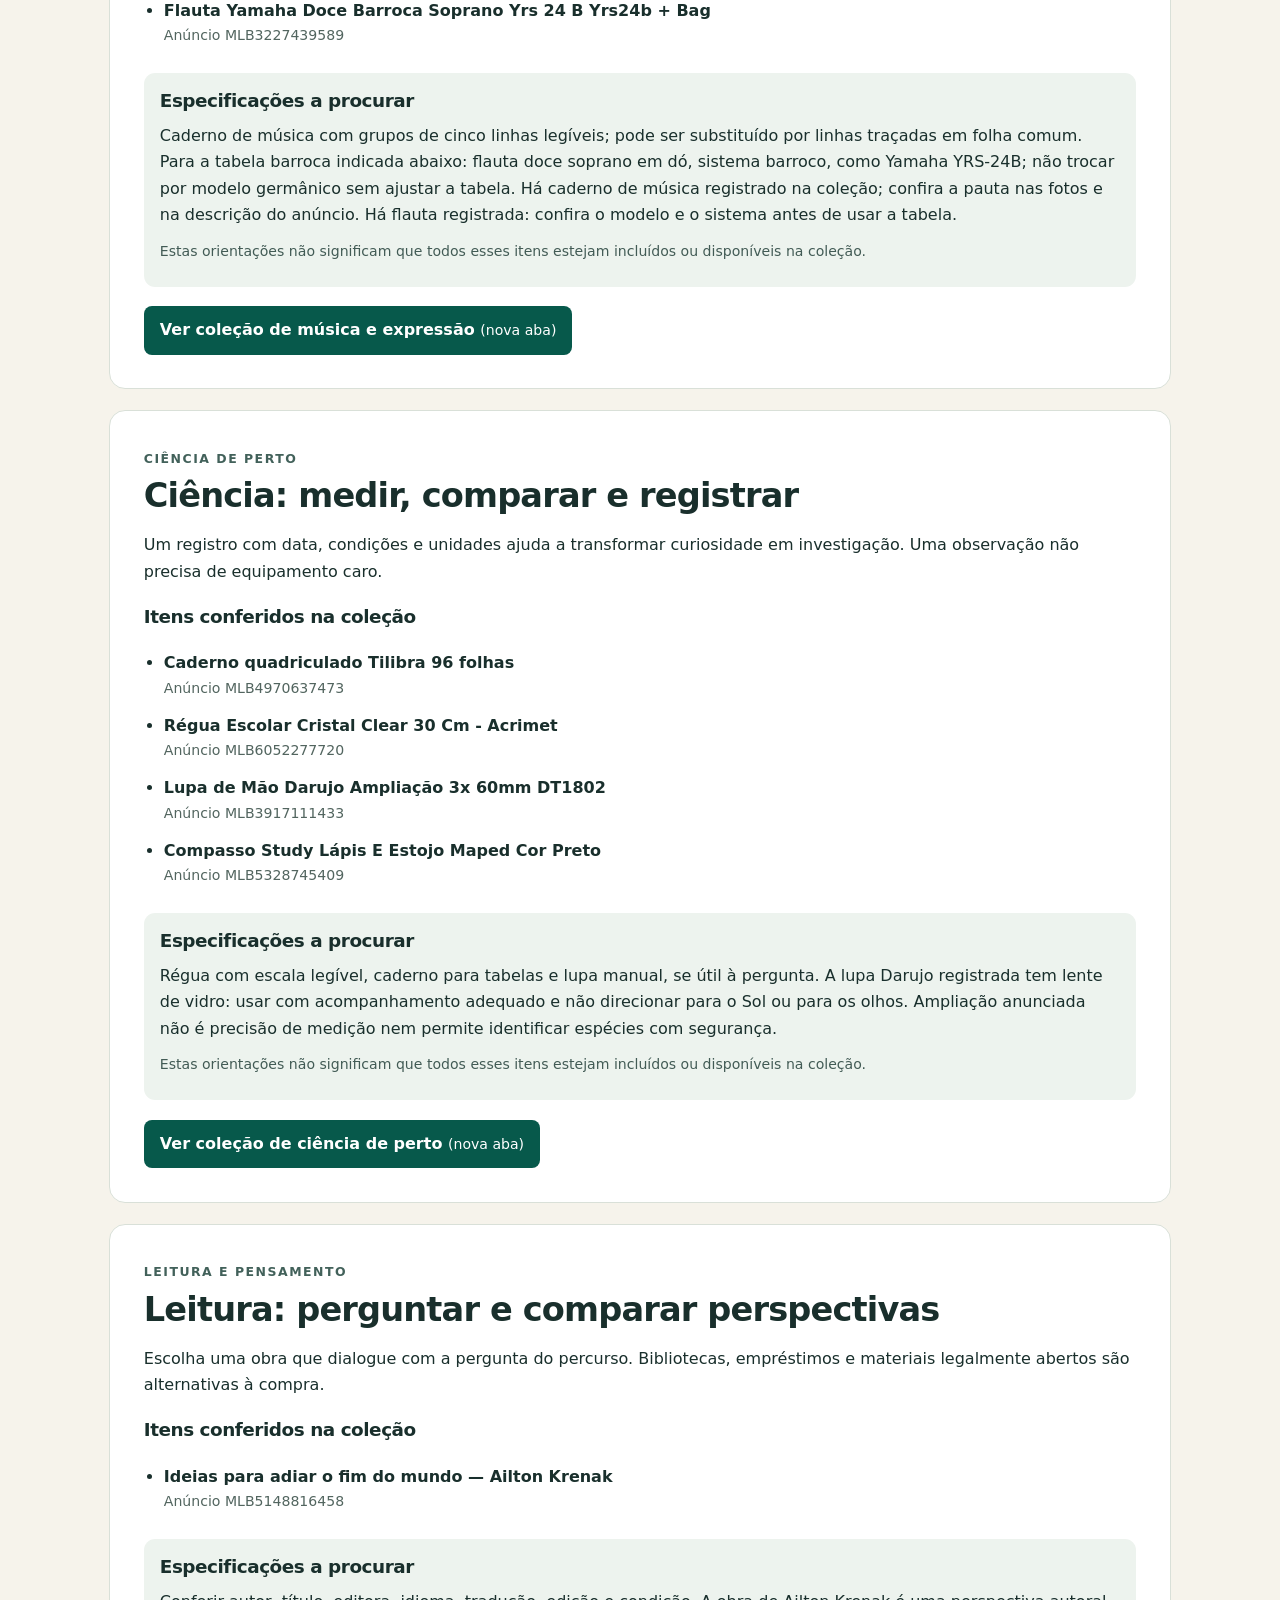
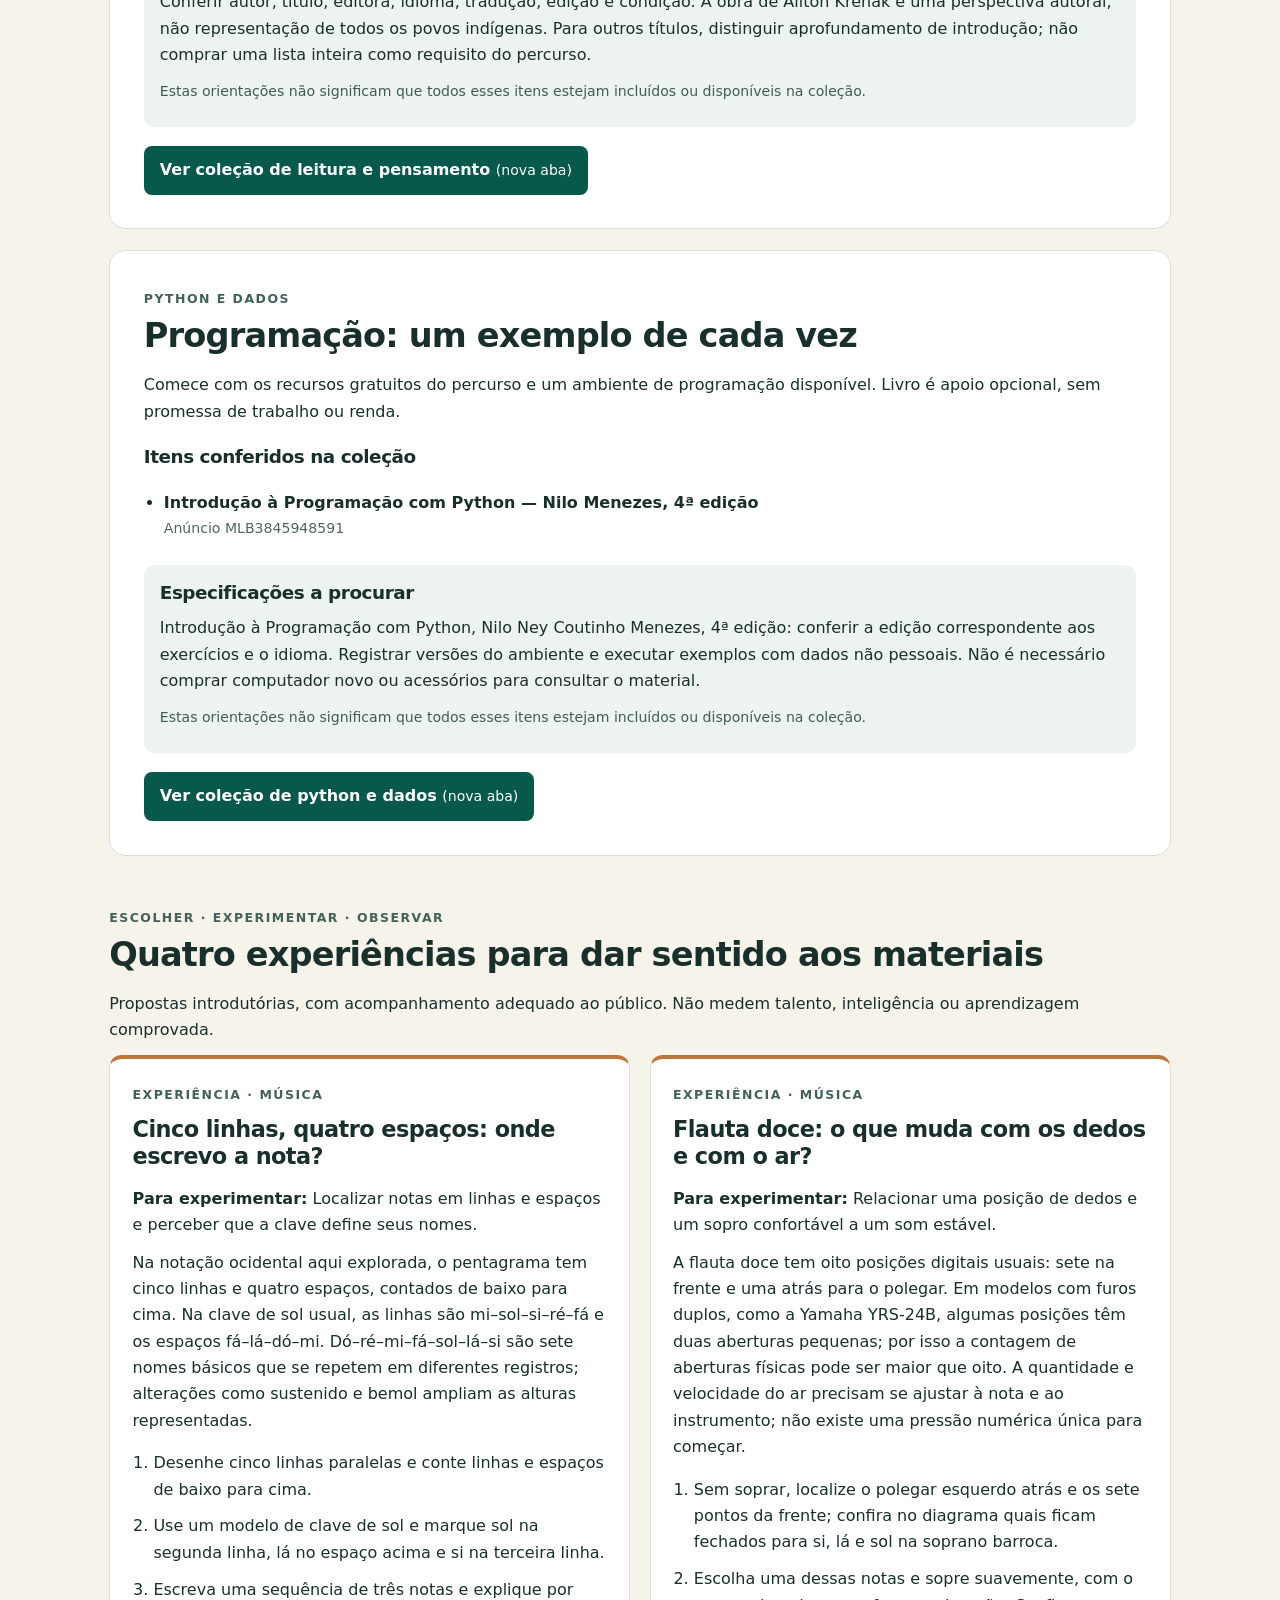
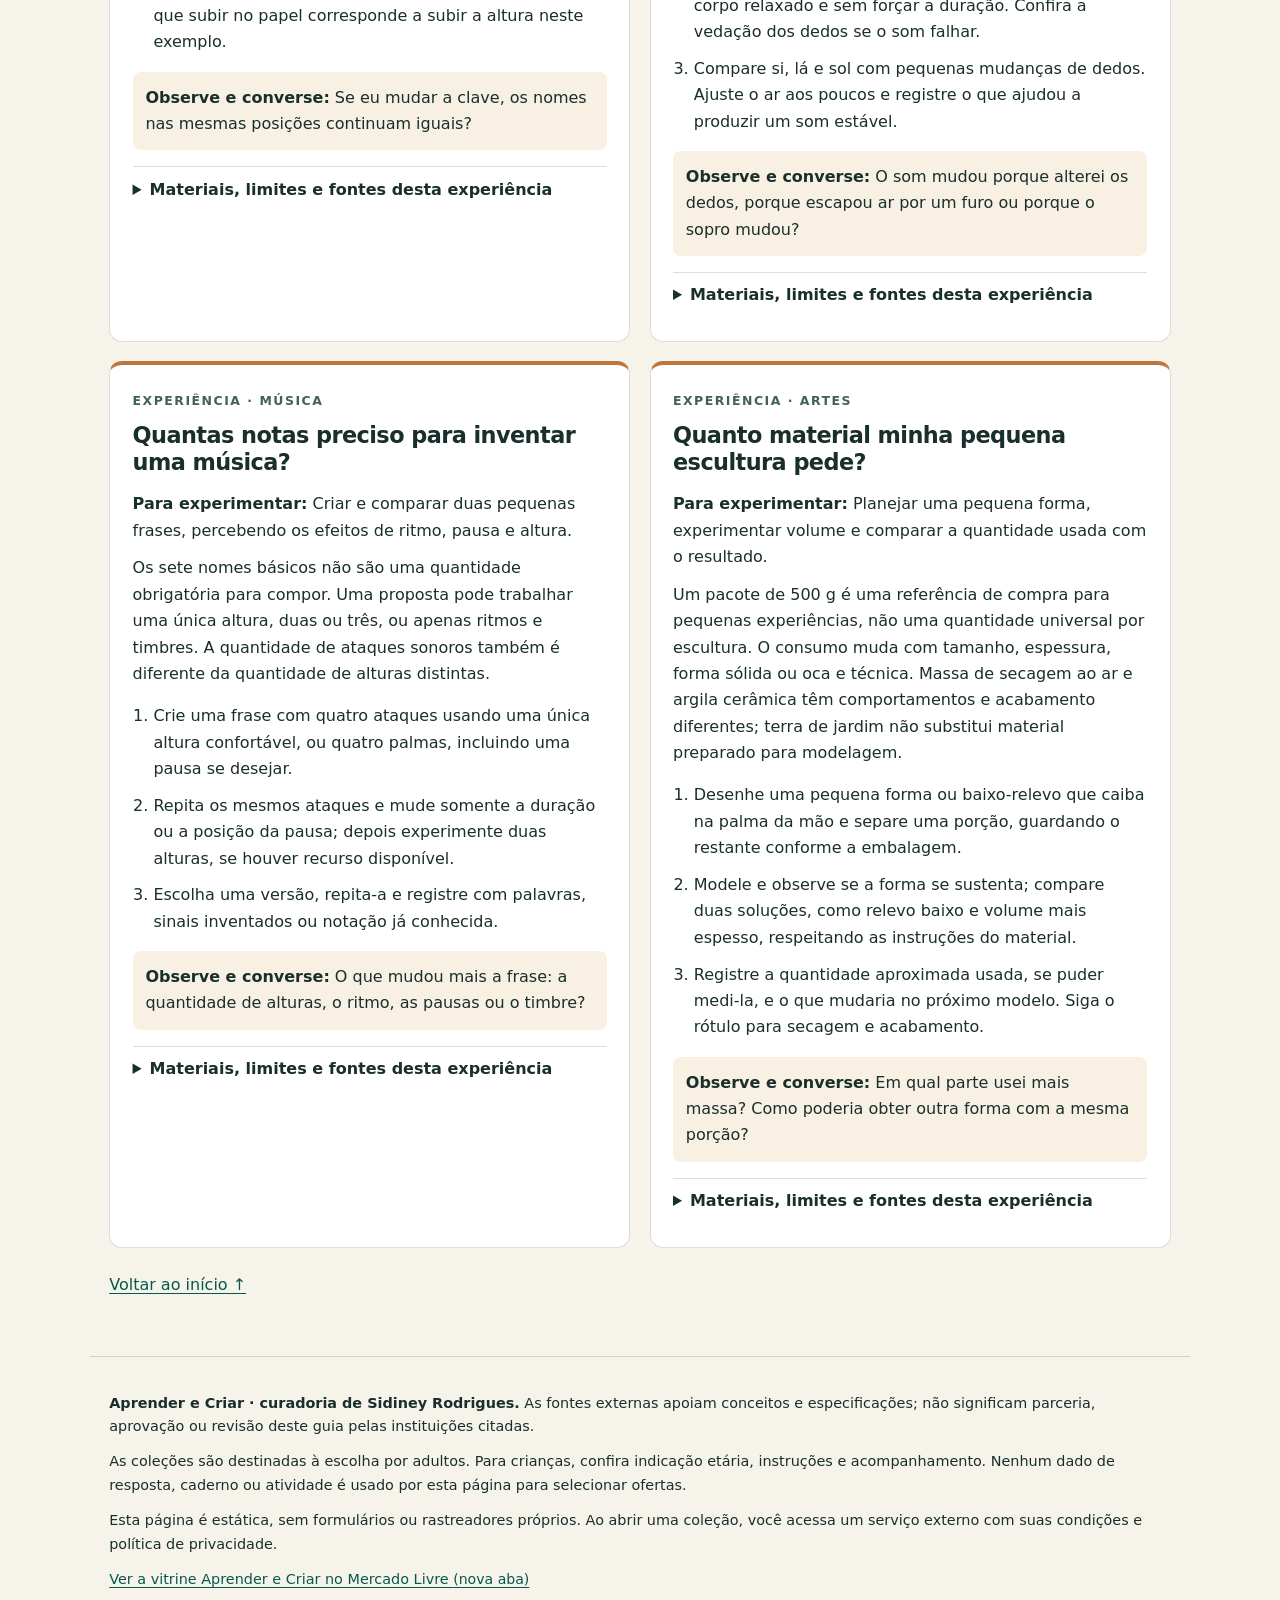
==== commit 066c7ce5: "Atualiza guia com 24 produtos conferidos e prioridades de uso" ====
--- a/materiais.html
+++ b/materiais.html
@@ -1,2 +1,2 @@
 <!doctype html>
-<html lang="pt-BR"><head><meta charset="utf-8"><meta name="viewport" content="width=device-width,initial-scale=1"><meta name="description" content="Materiais opcionais e experiências para educadores e responsáveis: comece pelo básico, confira especificações e explore Arte, Música, Ciência, Leitura e Python."><meta name="color-scheme" content="light"><title>Materiais para aprender e criar · Guia para educadores e responsáveis</title><style>*{box-sizing:border-box}html{scroll-behavior:smooth;scroll-padding-top:1rem}body{margin:0;background:#f6f3eb;color:#192f2c;font-family:system-ui,-apple-system,BlinkMacSystemFont,"Segoe UI",sans-serif;line-height:1.65;font-size:1rem}a{color:#07594b;text-underline-offset:.2em}a:hover{text-decoration-thickness:.15em}a:focus-visible,summary:focus-visible,.table-wrap:focus-visible{outline:3px solid #923d00;outline-offset:4px}h1,h2,h3{line-height:1.2;letter-spacing:-.025em}h1{font-size:clamp(2.2rem,6vw,4rem);max-width:19ch;margin:.45rem 0 1.2rem}h2{font-size:clamp(1.6rem,3vw,2.1rem);margin:.3rem 0 1rem}h3{font-size:1.15rem;margin:1.3rem 0 .5rem}p{margin:.7rem 0}header,main,footer{max-width:1100px;margin:auto;padding:2rem 1.2rem}header{padding-top:3rem;padding-bottom:1rem}.eyebrow{font-size:.78rem;font-weight:750;text-transform:uppercase;letter-spacing:.12em;color:#42615a}.lead{font-size:1.15rem;max-width:70ch}.notice{border-left:4px solid #b06a1d;background:#fff8e9;padding:1rem 1.2rem;border-radius:0 .7rem .7rem 0;margin:1.4rem 0}.notice p{margin:.2rem 0}.small,.product-id,.new{font-size:.88rem}.new{font-weight:400}.small{color:#425b55}.skip{position:absolute;left:1rem;top:-8rem;background:#fff;padding:.7rem;z-index:10}.skip:focus{top:.5rem}nav ul{display:flex;flex-wrap:wrap;gap:.55rem;list-style:none;padding:0;margin:1.4rem 0}nav a{display:block;padding:.55rem .85rem;border:1px solid #b7c8c0;border-radius:2rem;text-decoration:none;background:#fff;min-height:44px}.panel{background:#fff;border:1px solid #d9e0d8;border-radius:1rem;padding:clamp(1.2rem,3vw,2.1rem);margin-bottom:1.3rem}.products{padding-left:1.25rem}.products li{padding:.4rem 0}.product-id{display:block;color:#52655f}.spec{background:#edf3ee;padding:.8rem 1rem;border-radius:.7rem;margin:1.2rem 0}.spec h3{margin:.25rem 0}.collection{display:inline-block;background:#07594b;color:#fff;padding:.7rem 1rem;border-radius:.5rem;text-decoration:none;min-height:44px;font-weight:650}.collection:hover{background:#034438;text-decoration:underline}.collection:focus-visible{outline-offset:4px}.table-wrap{overflow-x:auto;margin:1.2rem 0}table{border-collapse:collapse;width:100%;min-width:480px;font-size:.95rem}caption{text-align:left;font-size:.9rem;color:#425b55;margin-bottom:.6rem}th,td{text-align:left;vertical-align:top;border-bottom:1px solid #c8d6cf;padding:.9rem .7rem}thead{background:#edf3ee}tbody th{width:19%}.experiences-title{margin-top:3rem}.activity-grid{display:grid;grid-template-columns:repeat(2,minmax(0,1fr));gap:1.2rem}.activity{background:#fff;border:1px solid #d9e0d8;border-top:4px solid #bd773d;border-radius:.8rem;padding:1.4rem}.activity h3{font-size:1.4rem;margin:.5rem 0 1rem}.activity ol{padding-left:1.3rem}.activity li{margin:.65rem 0}.question{background:#f7f0e3;padding:.8rem;border-radius:.5rem}summary{cursor:pointer;font-weight:650;padding:.6rem 0;min-height:44px}details{border-top:1px solid #d9e0d8;margin-top:1rem}.sources{padding-left:1.2rem;font-size:.9rem;overflow-wrap:anywhere}footer{border-top:1px solid #c8d6cf;margin-top:1rem;font-size:.9rem;padding-top:1.5rem;padding-bottom:3rem}.toplink{display:inline-block;margin-top:1rem;min-height:44px;padding:.5rem 0}@media(max-width:700px){.activity-grid{grid-template-columns:1fr}header,main,footer{padding-left:1rem;padding-right:1rem}.panel,.activity{padding:1.2rem}nav ul{gap:.4rem}nav a{font-size:.92rem;padding:.5rem .7rem}}@media(prefers-reduced-motion:reduce){html{scroll-behavior:auto}}@media print{body{background:#fff;color:#000}header,main,footer{max-width:none;padding:1rem 0}.panel,.activity{break-inside:avoid;border-color:#888}nav,.skip,.toplink{display:none}.activity-grid{display:block}.collection{background:#fff;color:#000;border:1px solid #333}details{display:block}details>*{display:block}a{color:#000}.activity{margin-bottom:1rem}}</style></head><body><a class="skip" href="#conteudo">Pular para o conteúdo</a><header id="inicio"><span class="eyebrow">MRSID · Aprender e Criar</span><h1>O material a serviço da descoberta.</h1><p class="lead">Um guia para educadores e responsáveis escolherem o que faz sentido para cada experiência. Comece pelo básico, use o que já tem e acrescente materiais quando houver uma finalidade clara.</p><aside class="notice" aria-label="Publicidade e participação opcional"><p><strong>Publicidade · links de afiliado do Mercado Livre.</strong> Posso receber comissão pelas compras.</p><p>Materiais opcionais: participar dos percursos não depende de comprar. Os links abrem coleções em nova aba; confira especificação, preço total e condições no destino.</p></aside><nav aria-label="Seções deste guia"><ul><li><a href="#study">Básicos</a></li><li><a href="#papeis">Papéis</a></li><li><a href="#art">Arte</a></li><li><a href="#music">Música</a></li><li><a href="#science">Ciência</a></li><li><a href="#reading">Leitura</a></li><li><a href="#python">Programação</a></li><li><a href="#experiencias">Experiências</a></li></ul></nav><p class="small">Itens conferidos: nomes e anúncios registrados na curadoria de 7 de novembro de 2026. O registro não garante estoque atual, preço, teste de desempenho ou adequação individual. “Especificações a procurar” são orientações e não produtos já conferidos.</p></header><main id="conteudo"><section class="panel"><p class="eyebrow">Popularidade observada · 7 de novembro de 2026</p><h2>Comece pelo que resolve o trabalho</h2><p>Na consulta ao ranking oficial de Papelaria e Escritório da Amazon, papel sulfite Chamex A4 75 g com 500 folhas aparecia em primeiro lugar e Chamequinho A4 75 g com 100 folhas em quarto. Esse sinal reforça a prioridade do papel de uso diário. A ordem deste guia também considera utilidade e adequação; não promete o mesmo ranking ou estoque no futuro.</p><p><a href="https://www.amazon.com.br/gp/bestsellers/office/" rel="noopener noreferrer" target="_blank">Consultar o ranking atual de papelaria (referência, sem link de afiliado)</a></p></section><section class="panel" id="study"><div class="section-heading"><span class="eyebrow">Estudo e organização</span><h2>Comece pelo que já tem</h2></div><p>Papel, lápis e uma pergunta são um bom começo. Reaproveite materiais em condições de uso; compre somente o que faltar para a atividade.</p><h3>Itens conferidos na coleção</h3><ul class="products"><li><strong>Caderno quadriculado Tilibra 96 folhas</strong><span class="product-id">Anúncio MLB4970637473</span></li><li><strong>Lápis grafite HB Faber Castell, caixa com 12</strong><span class="product-id">Anúncio MLB3638639031</span></li><li><strong>Borracha Faber Castell Dust Free, 2 unidades</strong><span class="product-id">Anúncio MLB3408899157</span></li><li><strong>Apontador Com Depósito Elipse Faber Castell Com Tampa Cinza Cinza-escuro</strong><span class="product-id">Anúncio MLB6224912724</span></li><li><strong>Régua Escolar Cristal Clear 30 Cm - Acrimet</strong><span class="product-id">Anúncio MLB6052277720</span></li></ul><div class="spec"><h3>Especificações a procurar</h3><p>Caderno com espaço suficiente para suas anotações; lápis HB, borracha e apontador simples. Quantidade grande, marca ou estojo completo não são requisitos. Compare custo total e frete; uma caixa com 12 lápis pode fazer sentido para compartilhar, sem obrigar uma compra individual desse tamanho.</p><p class="small">Estas orientações não significam que todos esses itens estejam incluídos ou disponíveis na coleção.</p></div><a class="collection" href="https://meli.la/1vNKnY8" target="_blank" rel="sponsored noopener noreferrer">Ver coleção de estudo e organização <span class="new">(nova aba)</span></a></section><section class="panel" id="papeis"><span class="eyebrow">Escolher pela experiência</span><h2>Papel: gramatura é uma pista</h2><p>Gramatura indica a massa do papel por área, em g/m². Ela ajuda a escolher, mas não garante sozinha espessura, resistência à água ou resultado artístico. Textura, composição, tratamento e técnica também importam.</p><div class="table-wrap" role="region" aria-label="Orientações sobre gramaturas de papel" tabindex="0"><table><caption>Referências de partida; confira a indicação do fabricante</caption><thead><tr><th scope="col">Referência</th><th scope="col">Experiência</th><th scope="col">O que conferir</th></tr></thead><tbody><tr><th scope="row">75 g/m²</th><td>Escrita, rascunhos e registros simples</td><td>Pode servir para lápis e caneta; tintas ou excesso de água podem atravessar ou ondular.</td></tr><tr><th scope="row">140 g/m²</th><td>Desenho e técnicas secas</td><td>Confira textura e técnicas indicadas. Não apresentar todo papel de 140 g/m² como apropriado para aquarela.</td></tr><tr><th scope="row">300 g/m²</th><td>Referência comum para buscar papel específico de aquarela</td><td>O anúncio deve indicar aquarela e características do papel. A gramatura não garante o comportamento com água.</td></tr></tbody></table></div><p class="small">O bloco Canson A4 140 g/m² aparece entre os itens registrados na coleção de Arte. Papel de 75 ou 300 g/m² é orientação de busca nesta página; sua inclusão na coleção não foi confirmada neste registro.</p></section><section class="panel" id="art"><div class="section-heading"><span class="eyebrow">Arte e criação</span><h2>Arte: experimentar linha, cor e volume</h2></div><p>Escolha o material a partir da proposta. Um desenho pode começar com lápis e folha disponíveis; a modelagem pede observar como cada massa se comporta.</p><h3>Itens conferidos na coleção</h3><ul class="products"><li><strong>Papel Bloco 140g Canson A4 Cor Branco 20 Folhas</strong><span class="product-id">Anúncio MLB6844597346</span></li><li><strong>Lápis grafite HB Faber Castell, caixa com 12</strong><span class="product-id">Anúncio MLB3638639031</span></li><li><strong>Borracha Faber Castell Dust Free, 2 unidades</strong><span class="product-id">Anúncio MLB3408899157</span></li><li><strong>Apontador Com Depósito Elipse Faber Castell Com Tampa Cinza Cinza-escuro</strong><span class="product-id">Anúncio MLB6224912724</span></li></ul><div class="spec"><h3>Especificações a procurar</h3><p>Para desenho: bloco A4 com técnica indicada no rótulo e poucos lápis suficientes. Para pintura: conferir papel e tinta compatíveis. Para pequena modelagem: massa pronta adequada ao público; pacote de 500 g é referência de compra, não quantidade universal por escultura. DAS autosecante e argila cerâmica têm secagem e resultados diferentes; não substituir por terra de jardim.</p><p class="small">Estas orientações não significam que todos esses itens estejam incluídos ou disponíveis na coleção.</p></div><a class="collection" href="https://meli.la/2N84Vza" target="_blank" rel="sponsored noopener noreferrer">Ver coleção de arte e criação <span class="new">(nova aba)</span></a></section><section class="panel" id="music"><div class="section-heading"><span class="eyebrow">Música e expressão</span><h2>Música: ouvir, registrar e criar</h2></div><p>Voz, palmas, pausas e escuta permitem começar sem instrumento. Para ler uma partitura ou explorar flauta doce, o material precisa corresponder à proposta.</p><h3>Itens conferidos na coleção</h3><ul class="products"><li><strong>Música na educação infantil — Teca Alencar de Brito, Peirópolis</strong><span class="product-id">Anúncio MLB4351059834</span></li></ul><div class="spec"><h3>Especificações a procurar</h3><p>Caderno de música com grupos de cinco linhas legíveis; pode ser substituído por linhas traçadas em folha comum. Para a tabela barroca indicada abaixo: flauta doce soprano em dó, sistema barroco, como Yamaha YRS-24B; não trocar por modelo germânico sem ajustar a tabela. A presença desses dois materiais na coleção não foi confirmada neste registro.</p><p class="small">Estas orientações não significam que todos esses itens estejam incluídos ou disponíveis na coleção.</p></div><a class="collection" href="https://meli.la/2Tsx23T" target="_blank" rel="sponsored noopener noreferrer">Ver coleção de música e expressão <span class="new">(nova aba)</span></a></section><section class="panel" id="science"><div class="section-heading"><span class="eyebrow">Ciência de perto</span><h2>Ciência: medir, comparar e registrar</h2></div><p>Um registro com data, condições e unidades ajuda a transformar curiosidade em investigação. Uma observação não precisa de equipamento caro.</p><h3>Itens conferidos na coleção</h3><ul class="products"><li><strong>Caderno quadriculado Tilibra 96 folhas</strong><span class="product-id">Anúncio MLB4970637473</span></li><li><strong>Lupa de Mão Darujo Ampliação 3x 60mm DT1802</strong><span class="product-id">Anúncio MLB3917111433</span></li><li><strong>Régua Escolar Cristal Clear 30 Cm - Acrimet</strong><span class="product-id">Anúncio MLB6052277720</span></li></ul><div class="spec"><h3>Especificações a procurar</h3><p>Régua com escala legível, caderno para tabelas e lupa manual, se útil à pergunta. A lupa Darujo registrada tem lente de vidro: usar com acompanhamento adequado e não direcionar para o Sol ou para os olhos. Ampliação anunciada não é precisão de medição nem permite identificar espécies com segurança.</p><p class="small">Estas orientações não significam que todos esses itens estejam incluídos ou disponíveis na coleção.</p></div><a class="collection" href="https://meli.la/1cDG7T8" target="_blank" rel="sponsored noopener noreferrer">Ver coleção de ciência de perto <span class="new">(nova aba)</span></a></section><section class="panel" id="reading"><div class="section-heading"><span class="eyebrow">Leitura e pensamento</span><h2>Leitura: perguntar e comparar perspectivas</h2></div><p>Escolha uma obra que dialogue com a pergunta do percurso. Bibliotecas, empréstimos e materiais legalmente abertos são alternativas à compra.</p><h3>Itens conferidos na coleção</h3><ul class="products"><li><strong>Ideias para adiar o fim do mundo — Ailton Krenak</strong><span class="product-id">Anúncio MLB5148816458</span></li></ul><div class="spec"><h3>Especificações a procurar</h3><p>Conferir autor, título, editora, idioma, tradução, edição e condição. A obra de Ailton Krenak é uma perspectiva autoral, não representação de todos os povos indígenas. Para outros títulos, distinguir aprofundamento de introdução; não comprar uma lista inteira como requisito do percurso.</p><p class="small">Estas orientações não significam que todos esses itens estejam incluídos ou disponíveis na coleção.</p></div><a class="collection" href="https://meli.la/1UU2jFM" target="_blank" rel="sponsored noopener noreferrer">Ver coleção de leitura e pensamento <span class="new">(nova aba)</span></a></section><section class="panel" id="python"><div class="section-heading"><span class="eyebrow">Python e dados</span><h2>Programação: um exemplo de cada vez</h2></div><p>Comece com os recursos gratuitos do percurso e um ambiente de programação disponível. Livro é apoio opcional, sem promessa de trabalho ou renda.</p><h3>Itens conferidos na coleção</h3><ul class="products"><li><strong>Introdução à Programação com Python — Nilo Menezes, 4ª edição</strong><span class="product-id">Anúncio MLB3845948591</span></li></ul><div class="spec"><h3>Especificações a procurar</h3><p>Introdução à Programação com Python, Nilo Ney Coutinho Menezes, 4ª edição: conferir a edição correspondente aos exercícios e o idioma. Registrar versões do ambiente e executar exemplos com dados não pessoais. Não é necessário comprar computador novo ou acessórios para consultar o material.</p><p class="small">Estas orientações não significam que todos esses itens estejam incluídos ou disponíveis na coleção.</p></div><a class="collection" href="https://meli.la/1BvF3iQ" target="_blank" rel="sponsored noopener noreferrer">Ver coleção de python e dados <span class="new">(nova aba)</span></a></section><section aria-labelledby="experiencias" class="experiences-title"><span class="eyebrow">Escolher · experimentar · observar</span><h2 id="experiencias">Quatro experiências para dar sentido aos materiais</h2><p>Propostas introdutórias, com acompanhamento adequado ao público. Não medem talento, inteligência ou aprendizagem comprovada.</p><div class="activity-grid"><article class="activity" id="caderno-pentagrama"><span class="eyebrow">Experiência · Música</span><h3>Cinco linhas, quatro espaços: onde escrevo a nota?</h3><p class="goal"><strong>Para experimentar:</strong> Localizar notas em linhas e espaços e perceber que a clave define seus nomes.</p><p>Na notação ocidental aqui explorada, o pentagrama tem cinco linhas e quatro espaços, contados de baixo para cima. Na clave de sol usual, as linhas são mi–sol–si–ré–fá e os espaços fá–lá–dó–mi. Dó–ré–mi–fá–sol–lá–si são sete nomes básicos que se repetem em diferentes registros; alterações como sustenido e bemol ampliam as alturas representadas.</p><ol><li>Desenhe cinco linhas paralelas e conte linhas e espaços de baixo para cima.</li><li>Use um modelo de clave de sol e marque sol na segunda linha, lá no espaço acima e si na terceira linha.</li><li>Escreva uma sequência de três notas e explique por que subir no papel corresponde a subir a altura neste exemplo.</li></ol><p class="question"><strong>Observe e converse:</strong> Se eu mudar a clave, os nomes nas mesmas posições continuam iguais?</p><details><summary>Materiais, limites e fontes desta experiência</summary><p><strong>Materiais:</strong> Lápis e papel; Opcional: caderno de música com pentagramas legíveis.</p><p>É uma introdução à notação, não uma regra universal para todas as culturas musicais. A altura também depende de registro e alterações; não confunda subir a altura com aumentar o volume.</p><p><strong>Alternativa:</strong> Traçar os pentagramas em folha já disponível.</p><ul class="sources"><li><a href="https://musictheory.pugetsound.edu/mt21c/Notation.html" target="_blank" rel="noopener noreferrer">University of Puget Sound · Music Theory for the 21st-Century Classroom: Notation <span class="new">(nova aba)</span></a></li><li><a href="https://content.alfred.com/catpages/00-17256.pdf" target="_blank" rel="noopener noreferrer">Alfred Music · The Staff, Notes and Pitches <span class="new">(nova aba)</span></a></li></ul></details></article><article class="activity" id="flauta-dedos-e-ar"><span class="eyebrow">Experiência · Música</span><h3>Flauta doce: o que muda com os dedos e com o ar?</h3><p class="goal"><strong>Para experimentar:</strong> Relacionar uma posição de dedos e um sopro confortável a um som estável.</p><p>A flauta doce tem oito posições digitais usuais: sete na frente e uma atrás para o polegar. Em modelos com furos duplos, como a Yamaha YRS-24B, algumas posições têm duas aberturas pequenas; por isso a contagem de aberturas físicas pode ser maior que oito. A quantidade e velocidade do ar precisam se ajustar à nota e ao instrumento; não existe uma pressão numérica única para começar.</p><ol><li>Sem soprar, localize o polegar esquerdo atrás e os sete pontos da frente; confira no diagrama quais ficam fechados para si, lá e sol na soprano barroca.</li><li>Escolha uma dessas notas e sopre suavemente, com o corpo relaxado e sem forçar a duração. Confira a vedação dos dedos se o som falhar.</li><li>Compare si, lá e sol com pequenas mudanças de dedos. Ajuste o ar aos poucos e registre o que ajudou a produzir um som estável.</li></ol><p class="question"><strong>Observe e converse:</strong> O som mudou porque alterei os dedos, porque escapou ar por um furo ou porque o sopro mudou?</p><details><summary>Materiais, limites e fontes desta experiência</summary><p><strong>Materiais:</strong> Flauta doce soprano em dó; Tabela de digitação do sistema correto: barroco para a YRS-24B.</p><p>Não usar tabela de flauta contralto ou sistema germânico como se fosse a mesma da soprano barroca. Não há medida universal de litros, pressão ou segundos. Faça pausas se houver desconforto e siga a limpeza indicada pelo fabricante; não compartilhar o bocal.</p><p><strong>Alternativa:</strong> A atividade de leitura e ritmo pode começar com voz ou percussão corporal; a exploração específica de digitação exige instrumento disponível.</p><ul class="sources"><li><a href="https://www.yamaha.com/en/musical_instrument_guide/recorder/play/play002.html" target="_blank" rel="noopener noreferrer">Yamaha · Recorder fingering <span class="new">(nova aba)</span></a></li><li><a href="https://www.yamaha.com/en/musical_instrument_guide/common/images/recorder/fingering_baroque.pdf" target="_blank" rel="noopener noreferrer">Yamaha · Soprano recorder fingering chart, Baroque <span class="new">(nova aba)</span></a></li><li><a href="https://www.yamaha.com/en/musical_instrument_guide/recorder/mechanism/" target="_blank" rel="noopener noreferrer">Yamaha · Parts of a recorder <span class="new">(nova aba)</span></a></li><li><a href="https://shop.sg.yamaha.com/products/brass-woodwinds/recorders/abs-resin-recorders/soprano/yrs24b.html" target="_blank" rel="noopener noreferrer">Yamaha Music Asia · YRS-24B Baroque ABS Resin Recorder <span class="new">(nova aba)</span></a></li></ul></details></article><article class="activity" id="musica-poucas-notas"><span class="eyebrow">Experiência · Música</span><h3>Quantas notas preciso para inventar uma música?</h3><p class="goal"><strong>Para experimentar:</strong> Criar e comparar duas pequenas frases, percebendo os efeitos de ritmo, pausa e altura.</p><p>Os sete nomes básicos não são uma quantidade obrigatória para compor. Uma proposta pode trabalhar uma única altura, duas ou três, ou apenas ritmos e timbres. A quantidade de ataques sonoros também é diferente da quantidade de alturas distintas.</p><ol><li>Crie uma frase com quatro ataques usando uma única altura confortável, ou quatro palmas, incluindo uma pausa se desejar.</li><li>Repita os mesmos ataques e mude somente a duração ou a posição da pausa; depois experimente duas alturas, se houver recurso disponível.</li><li>Escolha uma versão, repita-a e registre com palavras, sinais inventados ou notação já conhecida.</li></ol><p class="question"><strong>Observe e converse:</strong> O que mudou mais a frase: a quantidade de alturas, o ritmo, as pausas ou o timbre?</p><details><summary>Materiais, limites e fontes desta experiência</summary><p><strong>Materiais:</strong> Voz ou palmas; Opcional: flauta disponível e caderno de música.</p><p>Atividade autoral de exploração, não definição universal de música nem avaliação de talento. Não é necessário dominar sete notas, comprar instrumento ou ler partitura para iniciar esta experiência.</p><p><strong>Alternativa:</strong> Voz, palmas e registro em folha comum.</p><ul class="sources"><li><a href="https://www.editorapeiropolis.com.br/wp-content/uploads/2019/05/DELALANDE_sumario.pdf" target="_blank" rel="noopener noreferrer">Peirópolis · A música é um jogo de criança: introdução e sumário <span class="new">(nova aba)</span></a></li><li><a href="https://musictheory.pugetsound.edu/mt21c/Notation.html" target="_blank" rel="noopener noreferrer">University of Puget Sound · Music Theory for the 21st-Century Classroom: Notation <span class="new">(nova aba)</span></a></li></ul></details></article><article class="activity" id="escultura-massa"><span class="eyebrow">Experiência · Artes</span><h3>Quanto material minha pequena escultura pede?</h3><p class="goal"><strong>Para experimentar:</strong> Planejar uma pequena forma, experimentar volume e comparar a quantidade usada com o resultado.</p><p>Um pacote de 500 g é uma referência de compra para pequenas experiências, não uma quantidade universal por escultura. O consumo muda com tamanho, espessura, forma sólida ou oca e técnica. Massa de secagem ao ar e argila cerâmica têm comportamentos e acabamento diferentes; terra de jardim não substitui material preparado para modelagem.</p><ol><li>Desenhe uma pequena forma ou baixo-relevo que caiba na palma da mão e separe uma porção, guardando o restante conforme a embalagem.</li><li>Modele e observe se a forma se sustenta; compare duas soluções, como relevo baixo e volume mais espesso, respeitando as instruções do material.</li><li>Registre a quantidade aproximada usada, se puder medi-la, e o que mudaria no próximo modelo. Siga o rótulo para secagem e acabamento.</li></ol><p class="question"><strong>Observe e converse:</strong> Em qual parte usei mais massa? Como poderia obter outra forma com a mesma porção?</p><details><summary>Materiais, limites e fontes desta experiência</summary><p><strong>Materiais:</strong> Massa pronta para modelar adequada ao público; Superfície de trabalho lavável; Opcional: balança já disponível.</p><p>Não prometer que 500 g rendem determinada quantidade de peças. DAS tradicional seca ao ar sem forno, mas isso não torna qualquer argila autosecante. Não usar utensílio de alimento, lixar pó seco ou aquecer em forno doméstico sem instrução específica do fabricante; produto e idade precisam ser conferidos.</p><p><strong>Alternativa:</strong> Maquete com papel e materiais reaproveitados permite explorar volume; não reproduz as propriedades da massa.</p><ul class="sources"><li><a href="https://www.fila.it/int/en/product/das/" target="_blank" rel="noopener noreferrer">FILA · DAS <span class="new">(nova aba)</span></a></li></ul></details></article></div></section><a class="toplink" href="#inicio">Voltar ao início ↑</a></main><footer><p><strong>Aprender e Criar · curadoria de Sidiney Rodrigues.</strong> As fontes externas apoiam conceitos e especificações; não significam parceria, aprovação ou revisão deste guia pelas instituições citadas.</p><p>As coleções são destinadas à escolha por adultos. Para crianças, confira indicação etária, instruções e acompanhamento. Nenhum dado de resposta, caderno ou atividade é usado por esta página para selecionar ofertas.</p><p>Esta página é estática, sem formulários ou rastreadores próprios. Ao abrir uma coleção, você acessa um serviço externo com suas condições e política de privacidade.</p><p><a href="https://www.mercadolivre.com.br/social/mrsid" target="_blank" rel="sponsored noopener noreferrer">Ver a vitrine Aprender e Criar no Mercado Livre <span class="new">(nova aba)</span></a></p></footer></body></html>+<html lang="pt-BR"><head><meta charset="utf-8"><meta name="viewport" content="width=device-width,initial-scale=1"><meta name="description" content="Materiais opcionais e experiências para educadores e responsáveis: comece pelo básico, confira especificações e explore Arte, Música, Ciência, Leitura e Python."><meta name="color-scheme" content="light"><title>Materiais para aprender e criar · Guia para educadores e responsáveis</title><style>*{box-sizing:border-box}html{scroll-behavior:smooth;scroll-padding-top:1rem}body{margin:0;background:#f6f3eb;color:#192f2c;font-family:system-ui,-apple-system,BlinkMacSystemFont,"Segoe UI",sans-serif;line-height:1.65;font-size:1rem}a{color:#07594b;text-underline-offset:.2em}a:hover{text-decoration-thickness:.15em}a:focus-visible,summary:focus-visible,.table-wrap:focus-visible{outline:3px solid #923d00;outline-offset:4px}h1,h2,h3{line-height:1.2;letter-spacing:-.025em}h1{font-size:clamp(2.2rem,6vw,4rem);max-width:19ch;margin:.45rem 0 1.2rem}h2{font-size:clamp(1.6rem,3vw,2.1rem);margin:.3rem 0 1rem}h3{font-size:1.15rem;margin:1.3rem 0 .5rem}p{margin:.7rem 0}header,main,footer{max-width:1100px;margin:auto;padding:2rem 1.2rem}header{padding-top:3rem;padding-bottom:1rem}.eyebrow{font-size:.78rem;font-weight:750;text-transform:uppercase;letter-spacing:.12em;color:#42615a}.lead{font-size:1.15rem;max-width:70ch}.notice{border-left:4px solid #b06a1d;background:#fff8e9;padding:1rem 1.2rem;border-radius:0 .7rem .7rem 0;margin:1.4rem 0}.notice p{margin:.2rem 0}.small,.product-id,.new{font-size:.88rem}.new{font-weight:400}.small{color:#425b55}.skip{position:absolute;left:1rem;top:-8rem;background:#fff;padding:.7rem;z-index:10}.skip:focus{top:.5rem}nav ul{display:flex;flex-wrap:wrap;gap:.55rem;list-style:none;padding:0;margin:1.4rem 0}nav a{display:block;padding:.55rem .85rem;border:1px solid #b7c8c0;border-radius:2rem;text-decoration:none;background:#fff;min-height:44px}.panel{background:#fff;border:1px solid #d9e0d8;border-radius:1rem;padding:clamp(1.2rem,3vw,2.1rem);margin-bottom:1.3rem}.products{padding-left:1.25rem}.products li{padding:.4rem 0}.product-id{display:block;color:#52655f}.spec{background:#edf3ee;padding:.8rem 1rem;border-radius:.7rem;margin:1.2rem 0}.spec h3{margin:.25rem 0}.collection{display:inline-block;background:#07594b;color:#fff;padding:.7rem 1rem;border-radius:.5rem;text-decoration:none;min-height:44px;font-weight:650}.collection:hover{background:#034438;text-decoration:underline}.collection:focus-visible{outline-offset:4px}.table-wrap{overflow-x:auto;margin:1.2rem 0}table{border-collapse:collapse;width:100%;min-width:480px;font-size:.95rem}caption{text-align:left;font-size:.9rem;color:#425b55;margin-bottom:.6rem}th,td{text-align:left;vertical-align:top;border-bottom:1px solid #c8d6cf;padding:.9rem .7rem}thead{background:#edf3ee}tbody th{width:19%}.experiences-title{margin-top:3rem}.activity-grid{display:grid;grid-template-columns:repeat(2,minmax(0,1fr));gap:1.2rem}.activity{background:#fff;border:1px solid #d9e0d8;border-top:4px solid #bd773d;border-radius:.8rem;padding:1.4rem}.activity h3{font-size:1.4rem;margin:.5rem 0 1rem}.activity ol{padding-left:1.3rem}.activity li{margin:.65rem 0}.question{background:#f7f0e3;padding:.8rem;border-radius:.5rem}summary{cursor:pointer;font-weight:650;padding:.6rem 0;min-height:44px}details{border-top:1px solid #d9e0d8;margin-top:1rem}.sources{padding-left:1.2rem;font-size:.9rem;overflow-wrap:anywhere}footer{border-top:1px solid #c8d6cf;margin-top:1rem;font-size:.9rem;padding-top:1.5rem;padding-bottom:3rem}.toplink{display:inline-block;margin-top:1rem;min-height:44px;padding:.5rem 0}@media(max-width:700px){.activity-grid{grid-template-columns:1fr}header,main,footer{padding-left:1rem;padding-right:1rem}.panel,.activity{padding:1.2rem}nav ul{gap:.4rem}nav a{font-size:.92rem;padding:.5rem .7rem}}@media(prefers-reduced-motion:reduce){html{scroll-behavior:auto}}@media print{body{background:#fff;color:#000}header,main,footer{max-width:none;padding:1rem 0}.panel,.activity{break-inside:avoid;border-color:#888}nav,.skip,.toplink{display:none}.activity-grid{display:block}.collection{background:#fff;color:#000;border:1px solid #333}details{display:block}details>*{display:block}a{color:#000}.activity{margin-bottom:1rem}}</style></head><body><a class="skip" href="#conteudo">Pular para o conteúdo</a><header id="inicio"><span class="eyebrow">MRSID · Aprender e Criar</span><h1>O material a serviço da descoberta.</h1><p class="lead">Um guia para educadores e responsáveis escolherem o que faz sentido para cada experiência. Comece pelo básico, use o que já tem e acrescente materiais quando houver uma finalidade clara.</p><aside class="notice" aria-label="Publicidade e participação opcional"><p><strong>Publicidade · links de afiliado do Mercado Livre.</strong> Posso receber comissão pelas compras.</p><p>Materiais opcionais: participar dos percursos não depende de comprar. Os links abrem coleções em nova aba; confira especificação, preço total e condições no destino.</p></aside><nav aria-label="Seções deste guia"><ul><li><a href="#study">Básicos</a></li><li><a href="#papeis">Papéis</a></li><li><a href="#art">Arte</a></li><li><a href="#music">Música</a></li><li><a href="#science">Ciência</a></li><li><a href="#reading">Leitura</a></li><li><a href="#python">Programação</a></li><li><a href="#experiencias">Experiências</a></li></ul></nav><p class="small">Itens conferidos: nomes e anúncios registrados na curadoria de 7 de novembro de 2026. O registro não garante estoque atual, preço, teste de desempenho ou adequação individual. “Especificações a procurar” são orientações e não produtos já conferidos.</p></header><main id="conteudo"><section class="panel"><p class="eyebrow">Popularidade observada · 7 de novembro de 2026</p><h2>Comece pelo que resolve o trabalho</h2><p>Na consulta ao ranking oficial de Papelaria e Escritório da Amazon, papel sulfite Chamex A4 75 g com 500 folhas aparecia em primeiro lugar e Chamequinho A4 75 g com 100 folhas em quarto. Esse sinal reforça a prioridade do papel de uso diário. A ordem deste guia também considera utilidade e adequação; não promete o mesmo ranking ou estoque no futuro.</p><p><a href="https://www.amazon.com.br/gp/bestsellers/office/" rel="noopener noreferrer" target="_blank">Consultar o ranking atual de papelaria (referência, sem link de afiliado)</a></p></section><section class="panel" id="study"><div class="section-heading"><span class="eyebrow">Estudo e organização</span><h2>Comece pelo que já tem</h2></div><p>Papel, lápis e uma pergunta são um bom começo. Reaproveite materiais em condições de uso; compre somente o que faltar para a atividade.</p><h3>Itens conferidos na coleção</h3><ul class="products"><li><strong>Papel Sulfite A4 75g Chamex Chamequinho Branco c/ 100 folhas</strong><span class="product-id">Anúncio MLB7391230446</span></li><li><strong>Caderno quadriculado Tilibra 96 folhas</strong><span class="product-id">Anúncio MLB4970637473</span></li><li><strong>Caderno Universitário 1 Matéria Capa Dura Zip 80 Fls Preto</strong><span class="product-id">Anúncio MLB4965803032</span></li><li><strong>Lápis grafite HB Faber Castell, caixa com 12</strong><span class="product-id">Anúncio MLB3638639031</span></li><li><strong>Lápis De Cor Faber Castell Com 12 + Apontador + Borracha</strong><span class="product-id">Anúncio MLB3193784435</span></li><li><strong>Borracha Faber Castell Dust Free, 2 unidades</strong><span class="product-id">Anúncio MLB3408899157</span></li><li><strong>Apontador Com Depósito Elipse Faber Castell Com Tampa Cinza Cinza-escuro</strong><span class="product-id">Anúncio MLB6224912724</span></li><li><strong>Régua Escolar Cristal Clear 30 Cm - Acrimet</strong><span class="product-id">Anúncio MLB6052277720</span></li><li><strong>Kit Cola Branca Escolar Caixa Com 12 Unidades Preço Atacado</strong><span class="product-id">Anúncio MLB5072572180</span></li><li><strong>Tesoura Sem Ponta Essentials Preta 13 Cm - Maped</strong><span class="product-id">Anúncio MLB3439545703</span></li><li><strong>Compasso Study Lápis E Estojo Maped Cor Preto</strong><span class="product-id">Anúncio MLB5328745409</span></li><li><strong>Papel Sulfite A4 120g/m² Jandaia Branco Pacote C/ 50 Folhas</strong><span class="product-id">Anúncio MLB6087644588</span></li></ul><div class="spec"><h3>Especificações a procurar</h3><p>Caderno com espaço suficiente para suas anotações; lápis HB, borracha e apontador simples. Quantidade grande, marca ou estojo completo não são requisitos. Compare custo total e frete; uma caixa com 12 lápis pode fazer sentido para compartilhar, sem obrigar uma compra individual desse tamanho.</p><p class="small">Estas orientações não significam que todos esses itens estejam incluídos ou disponíveis na coleção.</p></div><a class="collection" href="https://meli.la/1vNKnY8" target="_blank" rel="sponsored noopener noreferrer">Ver coleção de estudo e organização <span class="new">(nova aba)</span></a></section><section class="panel" id="papeis"><span class="eyebrow">Escolher pela experiência</span><h2>Papel: gramatura é uma pista</h2><p>Gramatura indica a massa do papel por área, em g/m². Ela ajuda a escolher, mas não garante sozinha espessura, resistência à água ou resultado artístico. Textura, composição, tratamento e técnica também importam.</p><div class="table-wrap" role="region" aria-label="Orientações sobre gramaturas de papel" tabindex="0"><table><caption>Referências de partida; confira a indicação do fabricante</caption><thead><tr><th scope="col">Referência</th><th scope="col">Experiência</th><th scope="col">O que conferir</th></tr></thead><tbody><tr><th scope="row">75 g/m²</th><td>Escrita, rascunhos e registros simples</td><td>Pode servir para lápis e caneta; tintas ou excesso de água podem atravessar ou ondular.</td></tr><tr><th scope="row">140 g/m²</th><td>Desenho e técnicas secas</td><td>Confira textura e técnicas indicadas. Não apresentar todo papel de 140 g/m² como apropriado para aquarela.</td></tr><tr><th scope="row">300 g/m²</th><td>Referência comum para buscar papel específico de aquarela</td><td>O anúncio deve indicar aquarela e características do papel. A gramatura não garante o comportamento com água.</td></tr></tbody></table></div><!-- paper-record-status:start --><p class="small">Há itens de papel registrados nas coleções com as gramaturas 75 g/m², 140 g/m², 300 g/m². A presença do item não é teste de desempenho: confira a técnica indicada pelo fabricante e as condições atuais do anúncio.</p><!-- paper-record-status:end --></section><section class="panel" id="art"><div class="section-heading"><span class="eyebrow">Arte e criação</span><h2>Arte: experimentar linha, cor e volume</h2></div><p>Escolha o material a partir da proposta. Um desenho pode começar com lápis e folha disponíveis; a modelagem pede observar como cada massa se comporta.</p><h3>Itens conferidos na coleção</h3><ul class="products"><li><strong>Papel Sulfite A4 75g Chamex Chamequinho Branco c/ 100 folhas</strong><span class="product-id">Anúncio MLB7391230446</span></li><li><strong>Lápis grafite HB Faber Castell, caixa com 12</strong><span class="product-id">Anúncio MLB3638639031</span></li><li><strong>Lápis De Cor Faber Castell Com 12 + Apontador + Borracha</strong><span class="product-id">Anúncio MLB3193784435</span></li><li><strong>Borracha Faber Castell Dust Free, 2 unidades</strong><span class="product-id">Anúncio MLB3408899157</span></li><li><strong>Apontador Com Depósito Elipse Faber Castell Com Tampa Cinza Cinza-escuro</strong><span class="product-id">Anúncio MLB6224912724</span></li><li><strong>Kit Cola Branca Escolar Caixa Com 12 Unidades Preço Atacado</strong><span class="product-id">Anúncio MLB5072572180</span></li><li><strong>Kit 12 Pincel Escolar Chato Numero 10 Ref 815-10 Leo E Leo</strong><span class="product-id">Anúncio MLB5179806787</span></li><li><strong>Tesoura Sem Ponta Essentials Preta 13 Cm - Maped</strong><span class="product-id">Anúncio MLB3439545703</span></li><li><strong>Papel Bloco 140g Canson A4 Cor Branco 20 Folhas</strong><span class="product-id">Anúncio MLB6844597346</span></li><li><strong>Bloco De Papel Canson Aquarela - 300g - A4 - 12 Folhas</strong><span class="product-id">Anúncio MLB5529627972</span></li><li><strong>Massa De Modelar, Escultura De Cerâmica Fria 500g Branca</strong><span class="product-id">Anúncio MLB6818852448</span></li><li><strong>Papel Sulfite A4 120g/m² Jandaia Branco Pacote C/ 50 Folhas</strong><span class="product-id">Anúncio MLB6087644588</span></li><li><strong>Bloco Canson Papel Desenho Branco 180g A4 20 Folhas Premium</strong><span class="product-id">Anúncio MLB3757986421</span></li><li><strong>Kit Tinta Guache Acrilex 250ml - 6 Cores (ler Descrição)</strong><span class="product-id">Anúncio MLB3800875462</span></li></ul><div class="spec"><h3>Especificações a procurar</h3><p>Para desenho: bloco A4 com técnica indicada no rótulo e poucos lápis suficientes. Para pintura: conferir papel e tinta compatíveis. Para pequena modelagem: massa pronta adequada ao público; pacote de 500 g é referência de compra, não quantidade universal por escultura. DAS autosecante e argila cerâmica têm secagem e resultados diferentes; não substituir por terra de jardim.</p><p class="small">Estas orientações não significam que todos esses itens estejam incluídos ou disponíveis na coleção.</p></div><a class="collection" href="https://meli.la/2N84Vza" target="_blank" rel="sponsored noopener noreferrer">Ver coleção de arte e criação <span class="new">(nova aba)</span></a></section><section class="panel" id="music"><div class="section-heading"><span class="eyebrow">Música e expressão</span><h2>Música: ouvir, registrar e criar</h2></div><p>Voz, palmas, pausas e escuta permitem começar sem instrumento. Para ler uma partitura ou explorar flauta doce, o material precisa corresponder à proposta.</p><h3>Itens conferidos na coleção</h3><ul class="products"><li><strong>Música na educação infantil — Teca Alencar de Brito, Peirópolis</strong><span class="product-id">Anúncio MLB4351059834</span></li><li><strong>Caderno De Musica Pequeno 40f</strong><span class="product-id">Anúncio MLB6619972366</span></li><li><strong>Flauta Yamaha Doce Barroca Soprano Yrs 24 B Yrs24b + Bag</strong><span class="product-id">Anúncio MLB3227439589</span></li></ul><div class="spec"><h3>Especificações a procurar</h3><p>Caderno de música com grupos de cinco linhas legíveis; pode ser substituído por linhas traçadas em folha comum. Para a tabela barroca indicada abaixo: flauta doce soprano em dó, sistema barroco, como Yamaha YRS-24B; não trocar por modelo germânico sem ajustar a tabela. <!-- music-record-status:start -->Há caderno de música registrado na coleção; confira a pauta nas fotos e na descrição do anúncio. Há flauta registrada: confira o modelo e o sistema antes de usar a tabela.<!-- music-record-status:end --></p><p class="small">Estas orientações não significam que todos esses itens estejam incluídos ou disponíveis na coleção.</p></div><a class="collection" href="https://meli.la/2Tsx23T" target="_blank" rel="sponsored noopener noreferrer">Ver coleção de música e expressão <span class="new">(nova aba)</span></a></section><section class="panel" id="science"><div class="section-heading"><span class="eyebrow">Ciência de perto</span><h2>Ciência: medir, comparar e registrar</h2></div><p>Um registro com data, condições e unidades ajuda a transformar curiosidade em investigação. Uma observação não precisa de equipamento caro.</p><h3>Itens conferidos na coleção</h3><ul class="products"><li><strong>Caderno quadriculado Tilibra 96 folhas</strong><span class="product-id">Anúncio MLB4970637473</span></li><li><strong>Régua Escolar Cristal Clear 30 Cm - Acrimet</strong><span class="product-id">Anúncio MLB6052277720</span></li><li><strong>Lupa de Mão Darujo Ampliação 3x 60mm DT1802</strong><span class="product-id">Anúncio MLB3917111433</span></li><li><strong>Compasso Study Lápis E Estojo Maped Cor Preto</strong><span class="product-id">Anúncio MLB5328745409</span></li></ul><div class="spec"><h3>Especificações a procurar</h3><p>Régua com escala legível, caderno para tabelas e lupa manual, se útil à pergunta. A lupa Darujo registrada tem lente de vidro: usar com acompanhamento adequado e não direcionar para o Sol ou para os olhos. Ampliação anunciada não é precisão de medição nem permite identificar espécies com segurança.</p><p class="small">Estas orientações não significam que todos esses itens estejam incluídos ou disponíveis na coleção.</p></div><a class="collection" href="https://meli.la/1cDG7T8" target="_blank" rel="sponsored noopener noreferrer">Ver coleção de ciência de perto <span class="new">(nova aba)</span></a></section><section class="panel" id="reading"><div class="section-heading"><span class="eyebrow">Leitura e pensamento</span><h2>Leitura: perguntar e comparar perspectivas</h2></div><p>Escolha uma obra que dialogue com a pergunta do percurso. Bibliotecas, empréstimos e materiais legalmente abertos são alternativas à compra.</p><h3>Itens conferidos na coleção</h3><ul class="products"><li><strong>Ideias para adiar o fim do mundo — Ailton Krenak</strong><span class="product-id">Anúncio MLB5148816458</span></li></ul><div class="spec"><h3>Especificações a procurar</h3><p>Conferir autor, título, editora, idioma, tradução, edição e condição. A obra de Ailton Krenak é uma perspectiva autoral, não representação de todos os povos indígenas. Para outros títulos, distinguir aprofundamento de introdução; não comprar uma lista inteira como requisito do percurso.</p><p class="small">Estas orientações não significam que todos esses itens estejam incluídos ou disponíveis na coleção.</p></div><a class="collection" href="https://meli.la/1UU2jFM" target="_blank" rel="sponsored noopener noreferrer">Ver coleção de leitura e pensamento <span class="new">(nova aba)</span></a></section><section class="panel" id="python"><div class="section-heading"><span class="eyebrow">Python e dados</span><h2>Programação: um exemplo de cada vez</h2></div><p>Comece com os recursos gratuitos do percurso e um ambiente de programação disponível. Livro é apoio opcional, sem promessa de trabalho ou renda.</p><h3>Itens conferidos na coleção</h3><ul class="products"><li><strong>Introdução à Programação com Python — Nilo Menezes, 4ª edição</strong><span class="product-id">Anúncio MLB3845948591</span></li></ul><div class="spec"><h3>Especificações a procurar</h3><p>Introdução à Programação com Python, Nilo Ney Coutinho Menezes, 4ª edição: conferir a edição correspondente aos exercícios e o idioma. Registrar versões do ambiente e executar exemplos com dados não pessoais. Não é necessário comprar computador novo ou acessórios para consultar o material.</p><p class="small">Estas orientações não significam que todos esses itens estejam incluídos ou disponíveis na coleção.</p></div><a class="collection" href="https://meli.la/1BvF3iQ" target="_blank" rel="sponsored noopener noreferrer">Ver coleção de python e dados <span class="new">(nova aba)</span></a></section><section aria-labelledby="experiencias" class="experiences-title"><span class="eyebrow">Escolher · experimentar · observar</span><h2 id="experiencias">Quatro experiências para dar sentido aos materiais</h2><p>Propostas introdutórias, com acompanhamento adequado ao público. Não medem talento, inteligência ou aprendizagem comprovada.</p><div class="activity-grid"><article class="activity" id="caderno-pentagrama"><span class="eyebrow">Experiência · Música</span><h3>Cinco linhas, quatro espaços: onde escrevo a nota?</h3><p class="goal"><strong>Para experimentar:</strong> Localizar notas em linhas e espaços e perceber que a clave define seus nomes.</p><p>Na notação ocidental aqui explorada, o pentagrama tem cinco linhas e quatro espaços, contados de baixo para cima. Na clave de sol usual, as linhas são mi–sol–si–ré–fá e os espaços fá–lá–dó–mi. Dó–ré–mi–fá–sol–lá–si são sete nomes básicos que se repetem em diferentes registros; alterações como sustenido e bemol ampliam as alturas representadas.</p><ol><li>Desenhe cinco linhas paralelas e conte linhas e espaços de baixo para cima.</li><li>Use um modelo de clave de sol e marque sol na segunda linha, lá no espaço acima e si na terceira linha.</li><li>Escreva uma sequência de três notas e explique por que subir no papel corresponde a subir a altura neste exemplo.</li></ol><p class="question"><strong>Observe e converse:</strong> Se eu mudar a clave, os nomes nas mesmas posições continuam iguais?</p><details><summary>Materiais, limites e fontes desta experiência</summary><p><strong>Materiais:</strong> Lápis e papel; Opcional: caderno de música com pentagramas legíveis.</p><p>É uma introdução à notação, não uma regra universal para todas as culturas musicais. A altura também depende de registro e alterações; não confunda subir a altura com aumentar o volume.</p><p><strong>Alternativa:</strong> Traçar os pentagramas em folha já disponível.</p><ul class="sources"><li><a href="https://musictheory.pugetsound.edu/mt21c/Notation.html" target="_blank" rel="noopener noreferrer">University of Puget Sound · Music Theory for the 21st-Century Classroom: Notation <span class="new">(nova aba)</span></a></li><li><a href="https://content.alfred.com/catpages/00-17256.pdf" target="_blank" rel="noopener noreferrer">Alfred Music · The Staff, Notes and Pitches <span class="new">(nova aba)</span></a></li></ul></details></article><article class="activity" id="flauta-dedos-e-ar"><span class="eyebrow">Experiência · Música</span><h3>Flauta doce: o que muda com os dedos e com o ar?</h3><p class="goal"><strong>Para experimentar:</strong> Relacionar uma posição de dedos e um sopro confortável a um som estável.</p><p>A flauta doce tem oito posições digitais usuais: sete na frente e uma atrás para o polegar. Em modelos com furos duplos, como a Yamaha YRS-24B, algumas posições têm duas aberturas pequenas; por isso a contagem de aberturas físicas pode ser maior que oito. A quantidade e velocidade do ar precisam se ajustar à nota e ao instrumento; não existe uma pressão numérica única para começar.</p><ol><li>Sem soprar, localize o polegar esquerdo atrás e os sete pontos da frente; confira no diagrama quais ficam fechados para si, lá e sol na soprano barroca.</li><li>Escolha uma dessas notas e sopre suavemente, com o corpo relaxado e sem forçar a duração. Confira a vedação dos dedos se o som falhar.</li><li>Compare si, lá e sol com pequenas mudanças de dedos. Ajuste o ar aos poucos e registre o que ajudou a produzir um som estável.</li></ol><p class="question"><strong>Observe e converse:</strong> O som mudou porque alterei os dedos, porque escapou ar por um furo ou porque o sopro mudou?</p><details><summary>Materiais, limites e fontes desta experiência</summary><p><strong>Materiais:</strong> Flauta doce soprano em dó; Tabela de digitação do sistema correto: barroco para a YRS-24B.</p><p>Não usar tabela de flauta contralto ou sistema germânico como se fosse a mesma da soprano barroca. Não há medida universal de litros, pressão ou segundos. Faça pausas se houver desconforto e siga a limpeza indicada pelo fabricante; não compartilhar o bocal.</p><p><strong>Alternativa:</strong> A atividade de leitura e ritmo pode começar com voz ou percussão corporal; a exploração específica de digitação exige instrumento disponível.</p><ul class="sources"><li><a href="https://www.yamaha.com/en/musical_instrument_guide/recorder/play/play002.html" target="_blank" rel="noopener noreferrer">Yamaha · Recorder fingering <span class="new">(nova aba)</span></a></li><li><a href="https://www.yamaha.com/en/musical_instrument_guide/common/images/recorder/fingering_baroque.pdf" target="_blank" rel="noopener noreferrer">Yamaha · Soprano recorder fingering chart, Baroque <span class="new">(nova aba)</span></a></li><li><a href="https://www.yamaha.com/en/musical_instrument_guide/recorder/mechanism/" target="_blank" rel="noopener noreferrer">Yamaha · Parts of a recorder <span class="new">(nova aba)</span></a></li><li><a href="https://shop.sg.yamaha.com/products/brass-woodwinds/recorders/abs-resin-recorders/soprano/yrs24b.html" target="_blank" rel="noopener noreferrer">Yamaha Music Asia · YRS-24B Baroque ABS Resin Recorder <span class="new">(nova aba)</span></a></li></ul></details></article><article class="activity" id="musica-poucas-notas"><span class="eyebrow">Experiência · Música</span><h3>Quantas notas preciso para inventar uma música?</h3><p class="goal"><strong>Para experimentar:</strong> Criar e comparar duas pequenas frases, percebendo os efeitos de ritmo, pausa e altura.</p><p>Os sete nomes básicos não são uma quantidade obrigatória para compor. Uma proposta pode trabalhar uma única altura, duas ou três, ou apenas ritmos e timbres. A quantidade de ataques sonoros também é diferente da quantidade de alturas distintas.</p><ol><li>Crie uma frase com quatro ataques usando uma única altura confortável, ou quatro palmas, incluindo uma pausa se desejar.</li><li>Repita os mesmos ataques e mude somente a duração ou a posição da pausa; depois experimente duas alturas, se houver recurso disponível.</li><li>Escolha uma versão, repita-a e registre com palavras, sinais inventados ou notação já conhecida.</li></ol><p class="question"><strong>Observe e converse:</strong> O que mudou mais a frase: a quantidade de alturas, o ritmo, as pausas ou o timbre?</p><details><summary>Materiais, limites e fontes desta experiência</summary><p><strong>Materiais:</strong> Voz ou palmas; Opcional: flauta disponível e caderno de música.</p><p>Atividade autoral de exploração, não definição universal de música nem avaliação de talento. Não é necessário dominar sete notas, comprar instrumento ou ler partitura para iniciar esta experiência.</p><p><strong>Alternativa:</strong> Voz, palmas e registro em folha comum.</p><ul class="sources"><li><a href="https://www.editorapeiropolis.com.br/wp-content/uploads/2019/05/DELALANDE_sumario.pdf" target="_blank" rel="noopener noreferrer">Peirópolis · A música é um jogo de criança: introdução e sumário <span class="new">(nova aba)</span></a></li><li><a href="https://musictheory.pugetsound.edu/mt21c/Notation.html" target="_blank" rel="noopener noreferrer">University of Puget Sound · Music Theory for the 21st-Century Classroom: Notation <span class="new">(nova aba)</span></a></li></ul></details></article><article class="activity" id="escultura-massa"><span class="eyebrow">Experiência · Artes</span><h3>Quanto material minha pequena escultura pede?</h3><p class="goal"><strong>Para experimentar:</strong> Planejar uma pequena forma, experimentar volume e comparar a quantidade usada com o resultado.</p><p>Um pacote de 500 g é uma referência de compra para pequenas experiências, não uma quantidade universal por escultura. O consumo muda com tamanho, espessura, forma sólida ou oca e técnica. Massa de secagem ao ar e argila cerâmica têm comportamentos e acabamento diferentes; terra de jardim não substitui material preparado para modelagem.</p><ol><li>Desenhe uma pequena forma ou baixo-relevo que caiba na palma da mão e separe uma porção, guardando o restante conforme a embalagem.</li><li>Modele e observe se a forma se sustenta; compare duas soluções, como relevo baixo e volume mais espesso, respeitando as instruções do material.</li><li>Registre a quantidade aproximada usada, se puder medi-la, e o que mudaria no próximo modelo. Siga o rótulo para secagem e acabamento.</li></ol><p class="question"><strong>Observe e converse:</strong> Em qual parte usei mais massa? Como poderia obter outra forma com a mesma porção?</p><details><summary>Materiais, limites e fontes desta experiência</summary><p><strong>Materiais:</strong> Massa pronta para modelar adequada ao público; Superfície de trabalho lavável; Opcional: balança já disponível.</p><p>Não prometer que 500 g rendem determinada quantidade de peças. DAS tradicional seca ao ar sem forno, mas isso não torna qualquer argila autosecante. Não usar utensílio de alimento, lixar pó seco ou aquecer em forno doméstico sem instrução específica do fabricante; produto e idade precisam ser conferidos.</p><p><strong>Alternativa:</strong> Maquete com papel e materiais reaproveitados permite explorar volume; não reproduz as propriedades da massa.</p><ul class="sources"><li><a href="https://www.fila.it/int/en/product/das/" target="_blank" rel="noopener noreferrer">FILA · DAS <span class="new">(nova aba)</span></a></li></ul></details></article></div></section><a class="toplink" href="#inicio">Voltar ao início ↑</a></main><footer><p><strong>Aprender e Criar · curadoria de Sidiney Rodrigues.</strong> As fontes externas apoiam conceitos e especificações; não significam parceria, aprovação ou revisão deste guia pelas instituições citadas.</p><p>As coleções são destinadas à escolha por adultos. Para crianças, confira indicação etária, instruções e acompanhamento. Nenhum dado de resposta, caderno ou atividade é usado por esta página para selecionar ofertas.</p><p>Esta página é estática, sem formulários ou rastreadores próprios. Ao abrir uma coleção, você acessa um serviço externo com suas condições e política de privacidade.</p><p><a href="https://www.mercadolivre.com.br/social/mrsid" target="_blank" rel="sponsored noopener noreferrer">Ver a vitrine Aprender e Criar no Mercado Livre <span class="new">(nova aba)</span></a></p></footer></body></html>
